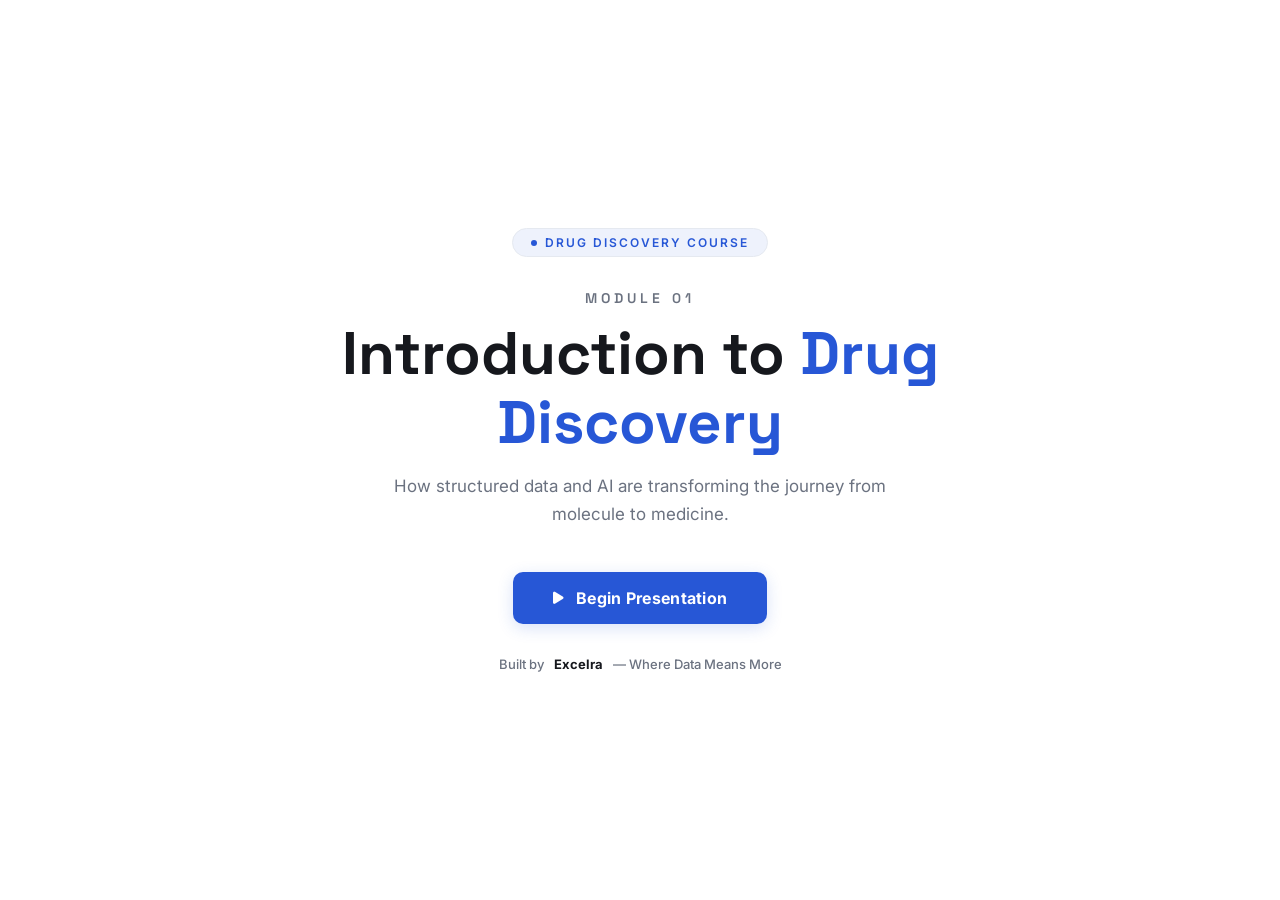
==== Module 1.html @ 88e8c95c "Update Module 1.html" ====
<!DOCTYPE html>
<html lang="en">
<head>
<meta charset="UTF-8">
<meta name="viewport" content="width=device-width, initial-scale=1.0">
<meta http-equiv="Cache-Control" content="no-cache, no-store, must-revalidate">
<meta http-equiv="Pragma" content="no-cache">
<meta http-equiv="Expires" content="0">
<script src="devtools-guard.js"></script>
<title>Module 1: Introduction to Drug Discovery | Excelra</title>
<link href="https://fonts.googleapis.com/css2?family=Inter:wght@300;400;500;600;700;800&family=Space+Grotesk:wght@500;600;700;800&display=swap" rel="stylesheet">
<link rel="stylesheet" href="https://cdnjs.cloudflare.com/ajax/libs/font-awesome/6.5.0/css/all.min.css">
<style>
  :root {
    --bg: #ffffff;
    --surface: #f6f8fb;
    --accent: #2757d6;
    --accent-soft: rgba(39,87,214,0.08);
    --accent-glow: rgba(39,87,214,0.18);
    --highlight: #c2410c;
    --ink: #16181d;
    --ink-soft: #3a4150;
    --muted: #6b7280;
    --border: #e5e9f0;
  }
  *, *::before, *::after { margin:0; padding:0; box-sizing:border-box; }
  html, body { width:100%; height:100%; overflow:hidden; background:var(--bg); color:var(--ink); font-family:'Inter',sans-serif; }

  /* Quiet backdrop — a faint fixed grid instead of the old dark particle
     animation, which read as generic "AI slide deck" rather than course material. */
  #bgCanvas { position:fixed; inset:0; z-index:0;
    background-image: linear-gradient(var(--border) 1px, transparent 1px), linear-gradient(90deg, var(--border) 1px, transparent 1px);
    background-size: 56px 56px; opacity:0.5;
  }
  .vignette { display:none; }

  #startScreen {
    position:fixed; inset:0; z-index:100; display:flex; flex-direction:column;
    align-items:center; justify-content:center; background:var(--bg);
    transition: opacity 0.8s ease, transform 0.8s ease;
    /* Was clipping/overlapping content on shorter or mid-size laptop
       viewports — the badge/title/subtitle/button could take up more
       vertical space than the viewport had, and the "Built by Excelra"
       brand line (previously absolutely positioned at a fixed distance
       from the bottom) would land right on top of the button instead of
       the layout adapting. Letting this screen scroll internally, and
       giving it its own top/bottom breathing room, means a cramped
       viewport scrolls instead of stacking elements on top of each other. */
    overflow-y:auto; padding:32px 20px;
  }
  #startScreen.hidden { opacity:0; transform:scale(1.05); pointer-events:none; }
  .start-badge {
    display:inline-flex; align-items:center; gap:8px; padding:6px 18px;
    border:1px solid var(--border); border-radius:100px; font-size:12px;
    font-weight:600; letter-spacing:2px; text-transform:uppercase; color:var(--accent);
    margin-bottom:32px; background:var(--accent-soft);
  }
  .start-badge .dot { width:6px; height:6px; border-radius:50%; background:var(--accent); animation:pulse-dot 2s infinite; }
  @keyframes pulse-dot { 0%,100%{opacity:1;transform:scale(1)} 50%{opacity:0.4;transform:scale(0.7)} }
  .start-module { font-family:'Space Grotesk',sans-serif; font-size:14px; font-weight:600; color:var(--muted); letter-spacing:4px; text-transform:uppercase; margin-bottom:12px; }
  .start-title { font-family:'Space Grotesk',sans-serif; font-size:clamp(32px,5.5vw,60px); font-weight:700; line-height:1.15; text-align:center; max-width:800px; margin-bottom:16px; color:var(--ink); }
  .start-title .accent { color:var(--accent); }
  .start-sub { font-size:17px; color:var(--muted); max-width:520px; text-align:center; line-height:1.6; margin-bottom:44px; font-weight:400; }
  .start-btn {
    position:relative; display:inline-flex; align-items:center; gap:12px;
    padding:16px 40px; border:none; border-radius:10px; cursor:pointer;
    background: var(--accent); color:#fff;
    font-family:'Inter',sans-serif; font-size:16px; font-weight:700; letter-spacing:0.3px;
    transition: all 0.2s ease; box-shadow: 0 4px 16px var(--accent-glow);
  }
  .start-btn:hover { transform:translateY(-1px); box-shadow: 0 8px 22px var(--accent-glow); }
  .start-btn:active { transform:scale(0.98); }
  .start-btn i { font-size:14px; }
  .start-brand {
    /* No longer absolutely positioned at a fixed distance from the
       bottom of the screen (that's what let it land on top of the
       "Begin Presentation" button whenever the centered content above
       it grew taller than the available height). It now simply flows
       in normal document order after the button, with its own margin —
       so it always sits below the button with clear space, on any
       screen size, and the pair scroll together if needed instead of
       overlapping. */
    position:static; margin-top:32px;
    display:flex; align-items:center; justify-content:center; flex-wrap:wrap;
    gap:10px; color:var(--muted); font-size:13px; font-weight:500; text-align:center;
  }

  #presentation {
    position:fixed; inset:0; z-index:10; display:flex; align-items:center;
    padding:0 8vw; opacity:0; transition:opacity 0.5s ease; pointer-events:none;
    background:var(--bg);
  }
  #presentation.active { opacity:1; pointer-events:auto; }
  .slide-num {
    position:absolute; left:5vw; top:50%; transform:translateY(-50%);
    font-family:'Space Grotesk',sans-serif; font-size:clamp(90px,16vw,220px);
    font-weight:800; color:var(--surface); line-height:1; pointer-events:none;
    transition: opacity 0.5s ease, transform 0.5s ease; user-select:none;
  }
  .slide-num.fade-out { opacity:0; transform:translateY(-50%) scale(0.9); }
  .slide-content { position:relative; z-index:1; margin-left:clamp(80px,13vw,190px); max-width:720px; width:100%; }
  .slide-label {
    display:inline-flex; align-items:center; gap:8px; font-size:11px; font-weight:700;
    letter-spacing:3px; text-transform:uppercase; color:var(--accent); margin-bottom:20px;
    opacity:0; transform:translateY(15px); transition: all 0.6s cubic-bezier(0.4,0,0.2,1);
  }
  .slide-label.visible { opacity:1; transform:translateY(0); }
  .slide-label .line { width:24px; height:2px; background:var(--accent); border-radius:2px; }
  .slide-title {
    font-family:'Space Grotesk',sans-serif; font-size:clamp(26px,3.4vw,42px);
    font-weight:700; line-height:1.2; margin-bottom:30px; color:var(--ink);
    opacity:0; transform:translateY(20px); transition: all 0.7s cubic-bezier(0.4,0,0.2,1) 0.1s;
  }
  .slide-title.visible { opacity:1; transform:translateY(0); }
  .slide-title .hl { color:var(--highlight); }

  .bullet {
    display:flex; gap:14px; margin-bottom:16px; opacity:0; transform:translateX(-16px);
    transition: all 0.6s cubic-bezier(0.4,0,0.2,1);
    padding:14px 16px; border-radius:10px; border:1px solid var(--border); background:var(--surface);
  }
  .bullet.visible { opacity:1; transform:translateX(0); }
  .bullet-icon {
    flex-shrink:0; width:28px; height:28px; border-radius:8px; background:var(--accent-soft);
    color:var(--accent); display:flex; align-items:center; justify-content:center; font-size:13px;
    margin-top:1px;
  }
  .bullet-text { font-size:clamp(14px,1.4vw,16px); line-height:1.65; color:var(--ink-soft); font-weight:400; }
  .bullet-text .key { color:var(--highlight); font-weight:600; }
  .bullet-text .em { color:var(--accent); font-weight:600; }

  .title-slide .slide-content { margin-left:0; text-align:center; display:flex; flex-direction:column; align-items:center; }
  .title-slide .slide-title { font-size:clamp(30px,4.4vw,52px); margin-bottom:12px; }
  .title-slide .slide-subtitle { font-size:clamp(15px,1.8vw,20px); color:var(--muted); font-weight:400; margin-bottom:8px; opacity:0; transform:translateY(15px); transition:all 0.6s ease 0.3s; }
  .title-slide .slide-subtitle.visible { opacity:1; transform:translateY(0); }
  .title-slide .slide-brand { font-size:13px; color:var(--accent); font-weight:600; letter-spacing:2px; text-transform:uppercase; opacity:0; transition:all 0.6s ease 0.5s; }
  .title-slide .slide-brand.visible { opacity:1; }

  .summary-grid { display:grid; grid-template-columns:1fr 1fr; gap:12px; margin-top:4px; }
  .summary-card {
    padding:16px 18px; border-radius:10px; border:1px solid var(--border);
    background:var(--surface); opacity:0; transform:translateY(15px) scale(0.97);
    transition: all 0.6s cubic-bezier(0.4,0,0.2,1);
  }
  .summary-card.visible { opacity:1; transform:translateY(0) scale(1); }
  .summary-card .sc-icon { font-size:17px; color:var(--accent); margin-bottom:8px; }
  .summary-card .sc-text { font-size:13px; line-height:1.6; color:var(--ink-soft); }
  .summary-card .sc-text .key { color:var(--highlight); font-weight:600; }

  .closing-slide .slide-content { margin-left:0; text-align:center; display:flex; flex-direction:column; align-items:center; }

  /* ── Diagram slide type: real pipeline / flow visual instead of bullets ── */
  .slide-content.has-diagram { max-width:980px; }
  .diagram-flow {
    display:flex; align-items:flex-start; justify-content:space-between; flex-wrap:nowrap;
    gap:0; margin:8px 0 26px; overflow-x:auto; padding-bottom:6px;
  }
  .diagram-node {
    display:flex; flex-direction:column; align-items:center; text-align:center;
    flex:1 1 0; min-width:56px; max-width:120px;
    opacity:0; transform:translateY(12px); transition: all 0.5s cubic-bezier(0.4,0,0.2,1);
  }
  .diagram-node.visible { opacity:1; transform:translateY(0); }
  .diagram-node-icon {
    width:44px; height:44px; border-radius:11px; display:flex; align-items:center; justify-content:center;
    background:var(--surface); border:1.5px solid var(--border); color:var(--muted); font-size:15px;
    transition: all 0.3s ease; margin-bottom:8px; flex-shrink:0;
  }
  .diagram-node.current .diagram-node-icon { background:var(--accent); border-color:var(--accent); color:#fff; box-shadow:0 4px 14px var(--accent-glow); }
  .diagram-node.done .diagram-node-icon { background:var(--accent-soft); border-color:var(--accent); color:var(--accent); }
  .diagram-node-label { font-size:10px; font-weight:700; color:var(--ink-soft); line-height:1.3; }
  .diagram-node.current .diagram-node-label { color:var(--accent); }
  .diagram-arrow { color:var(--border); font-size:13px; margin:14px 1px 0; flex:0 0 auto; }
  .diagram-arrow.done { color:var(--accent); }
  .diagram-detail {
    padding:16px 20px; border-radius:10px; background:var(--surface); border:1px solid var(--border);
    border-left:3px solid var(--accent);
  }
  .diagram-detail-label { font-size:11px; font-weight:700; letter-spacing:1.5px; text-transform:uppercase; color:var(--accent); margin-bottom:6px; }
  .diagram-detail-text { font-size:clamp(14px,1.4vw,16px); line-height:1.65; color:var(--ink-soft); }
  .diagram-detail-text .key { color:var(--highlight); font-weight:600; }
  .diagram-detail-text .em { color:var(--accent); font-weight:600; }

  .top-bar {
    position:fixed; top:0; left:0; right:0; z-index:20; display:flex;
    align-items:center; justify-content:space-between; padding:20px 32px;
    background:linear-gradient(180deg, rgba(255,255,255,0.96) 0%, rgba(255,255,255,0.75) 70%, transparent 100%);
    opacity:0; transition:opacity 0.5s ease;
  }
  .top-bar.visible { opacity:1; }
  .top-bar-left { display:flex; align-items:center; gap:10px; }
  .top-bar-logo { font-family:'Space Grotesk',sans-serif; font-size:16px; font-weight:700; color:var(--ink); letter-spacing:0.5px; }
  .top-bar-logo span { color:var(--accent); }
  .top-bar-right { display:flex; align-items:center; gap:16px; }
  .module-chip {
    padding:5px 14px; border-radius:100px; border:1px solid var(--accent); background:var(--accent-soft);
    font-size:11px; font-weight:700; letter-spacing:2px; text-transform:uppercase; color:var(--accent);
  }
  .bottom-bar {
    position:fixed; bottom:0; left:0; right:0; z-index:20; padding:0 32px 24px;
    background:linear-gradient(0deg, rgba(255,255,255,0.98) 0%, rgba(255,255,255,0.85) 65%, transparent 100%);
    opacity:0; transition:opacity 0.5s ease;
  }
  .bottom-bar.visible { opacity:1; }
  .progress-track {
    width:100%; height:5px; background:var(--border); border-radius:3px;
    margin-bottom:18px; overflow:visible; cursor:pointer; position:relative;
  }
  .progress-fill {
    height:100%; width:0%; border-radius:3px; background:var(--accent);
    transition:width 0.4s ease; position:relative;
  }
  .progress-fill.scrubbing { transition:none; }
  .progress-fill::after {
    content:''; position:absolute; right:-6px; top:50%; transform:translateY(-50%);
    width:14px; height:14px; border-radius:50%; background:var(--accent); border:2.5px solid #fff;
    box-shadow:0 1px 4px rgba(0,0,0,0.25);
  }
  .controls-row { display:flex; align-items:center; justify-content:space-between; }
  .controls-left { display:flex; align-items:center; gap:8px; }
  .controls-right { display:flex; align-items:center; gap:12px; }
  .ctrl-btn {
    width:40px; height:40px; border:none; border-radius:10px; cursor:pointer;
    background:var(--surface); color:var(--ink-soft); font-size:14px;
    display:flex; align-items:center; justify-content:center;
    transition:all 0.2s ease; border:1px solid var(--border);
  }
  .ctrl-btn:hover { background:var(--accent-soft); border-color:var(--accent); color:var(--accent); }
  .ctrl-btn.active { color:var(--accent); background:var(--accent-soft); border-color:var(--accent); }
  .ctrl-btn.play-btn { width:48px; height:48px; border-radius:14px; font-size:16px; background:var(--accent); color:#fff; border-color:var(--accent); }
  .ctrl-btn.play-btn:hover { background:#1e46b8; color:#fff; }
  .audio-wave { display:flex; align-items:center; gap:3px; height:20px; margin-left:8px; }
  .audio-wave .bar { width:3px; border-radius:3px; background:var(--accent); animation:wave 0.8s ease-in-out infinite; }
  .audio-wave .bar:nth-child(1) { height:8px; animation-delay:0s; }
  .audio-wave .bar:nth-child(2) { height:14px; animation-delay:0.15s; }
  .audio-wave .bar:nth-child(3) { height:10px; animation-delay:0.3s; }
  .audio-wave .bar:nth-child(4) { height:16px; animation-delay:0.1s; }
  .audio-wave .bar:nth-child(5) { height:6px; animation-delay:0.25s; }
  .audio-wave.paused .bar { animation-play-state:paused; height:4px !important; }
  @keyframes wave { 0%,100%{transform:scaleY(0.4)} 50%{transform:scaleY(1)} }
  .slide-counter { font-size:12px; font-weight:600; color:var(--muted); letter-spacing:1px; font-variant-numeric:tabular-nums; }
  .slide-counter .current { color:var(--accent); font-size:14px; }
  .transition-overlay {
    position:fixed; inset:0; z-index:15; background:var(--bg);
    opacity:0; pointer-events:none; transition:opacity 0.3s ease;
  }
  .transition-overlay.active { opacity:1; }

  #introVideo, #outroVideo {
    position:fixed; inset:0; z-index:10; width:100%; height:100%;
    object-fit:contain; background:#000; display:none;
  }

  @media (max-width:768px) {
    .slide-num { font-size:80px; left:2vw; }
    .slide-content { margin-left:clamp(50px,11vw,120px); }
    .summary-grid { grid-template-columns:1fr; }
    .top-bar, .bottom-bar { padding-left:16px; padding-right:16px; }
    .bottom-bar { padding-bottom:16px; }
    .start-brand { margin-top:20px; }
    .diagram-node { width:78px; }
    .diagram-node-icon { width:42px; height:42px; font-size:15px; }
  }
  @media (max-width:480px) {
    .slide-num { display:none; }
    .slide-content { margin-left:0; }
  }
  /* Mid-size and smaller laptop screens are usually limited on *height*
     (a browser window on a 1366x768 or similar display often has well
     under 700px of usable viewport height once browser chrome is
     accounted for) rather than width — this is the actual dimension
     that was causing the start screen's content to grow taller than
     the viewport and overlap the "Built by Excelra" brand line. */
  @media (max-height:700px) {
    .start-badge { margin-bottom:16px; }
    .start-module { margin-bottom:8px; }
    .start-title { margin-bottom:10px; font-size:clamp(24px,5vw,40px); }
    .start-sub { margin-bottom:22px; }
    .start-brand { margin-top:16px; font-size:12px; }
  }
  @media (prefers-reduced-motion:reduce) {
    *, *::before, *::after { animation-duration:0.01ms !important; transition-duration:0.01ms !important; }
  }
</style>
</head>
<body>

<div id="bgCanvas" aria-hidden="true"></div>
<div class="vignette" aria-hidden="true"></div>

<div id="startScreen" role="dialog" aria-label="Start presentation">
  <div class="start-badge"><div class="dot"></div> Drug Discovery Course</div>
  <div class="start-module">Module 01</div>
  <h1 class="start-title">Introduction to <span class="accent">Drug Discovery</span></h1>
  <p class="start-sub">How structured data and AI are transforming the journey from molecule to medicine.</p>
  <button class="start-btn" id="startBtn" aria-label="Begin presentation"><i class="fas fa-play"></i> Begin Presentation</button>
  <div class="start-brand">
    <span>Built by</span>
    <span style="color:var(--ink);font-weight:700;">Excelra</span>
    <span style="color:var(--muted);">— Where Data Means More</span>
  </div>
</div>

<div class="transition-overlay" id="transOverlay" aria-hidden="true"></div>

<video id="introVideo" src="Introduction.mp4" playsinline></video>
<video id="outroVideo" src="Outro.mp4" playsinline></video>

<header class="top-bar" id="topBar">
  <div class="top-bar-left">
    <div class="top-bar-logo">Excel<span>ra</span></div>
  </div>
  <div class="top-bar-right">
    <div class="module-chip">Module 01</div>
  </div>
</header>

<main id="presentation" aria-live="polite">
  <div class="slide-num" id="slideNum" aria-hidden="true">01</div>
  <div class="slide-content" id="slideContent"></div>
</main>

<footer class="bottom-bar" id="bottomBar">
  <div class="progress-track" id="progressTrack" role="progressbar" aria-valuemin="0" aria-valuemax="100">
    <div class="progress-fill" id="progressFill"></div>
  </div>
  <div class="controls-row">
    <div class="controls-left">
      <button class="ctrl-btn" id="btnRestart" title="Restart" aria-label="Restart"><i class="fas fa-rotate-left"></i></button>
      <button class="ctrl-btn" id="btnPrev" title="Previous section" aria-label="Previous section"><i class="fas fa-backward-step"></i></button>
      <button class="ctrl-btn play-btn" id="btnPlay" title="Play / Pause" aria-label="Play or Pause"><i class="fas fa-pause"></i></button>
      <button class="ctrl-btn" id="btnNext" title="Next section" aria-label="Next section"><i class="fas fa-forward-step"></i></button>
      <div class="audio-wave" id="audioWave">
        <div class="bar"></div><div class="bar"></div><div class="bar"></div><div class="bar"></div><div class="bar"></div>
      </div>
    </div>
    <div class="controls-right">
      <button class="ctrl-btn" id="btnMute" title="Mute / Unmute" aria-label="Mute or Unmute"><i class="fas fa-volume-high"></i></button>
      <button class="ctrl-btn" id="btnFullscreen" title="Full screen" aria-label="Toggle full screen"><i class="fas fa-expand"></i></button>
      <div class="slide-counter"><span class="current" id="counterCurrent">01</span> / <span id="counterTotal">01</span></div>
    </div>
  </div>
</footer>

<script src="voice-engine.js"></script>
<script>
const slides = [
  {
    "type": "title",
    "label": "Module 01",
    "title": "Introduction to <span class=\"hl\">Drug Discovery</span>",
    "subtitle": "How structured data accelerates modern medicine",
    "brand": "Excelra \u2014 Where Data Means More",
    "segments": [
      "Welcome to Module One, Introduction to Drug Discovery. Let's look at how modern medicine gets made, and the data behind it."
    ]
  },
  {
    "type": "content",
    "label": "The Shift",
    "title": "What Modern Discovery <span class=\"hl\">Relies On</span>",
    "segments": [
      "Modern drug discovery increasingly relies on <span class=\"key\">large-scale, structured data</span>.",
      "It does not rely on manual paper records, it does not rely on marketing analytics, and it does not rely on word-of-mouth research sharing between labs.",
      "That distinction matters, because the quality of the data driving a decision directly affects how fast \u2014 and how safely \u2014 a new medicine can move forward."
    ]
  },
  {
    "type": "content",
    "label": "What's Included",
    "title": "The Three Pillars of <span class=\"hl\">Discovery Data</span>",
    "segments": [
      "These data resources typically include structured records on <span class=\"em\">chemical compounds</span> \u2014 their properties, their synthesis routes, their behavior.",
      "They include data on <span class=\"em\">biological targets</span> \u2014 the proteins and pathways a drug is designed to act on.",
      "And they include <span class=\"em\">clinical trial data with real outcomes</span> \u2014 not projections, actual results from actual patients."
    ]
  },
  {
    "type": "content",
    "label": "What's Not Included",
    "title": "What This Data <span class=\"hl\">Is Not</span>",
    "segments": [
      "To be clear, this is scientific and clinical data \u2014 not personal or administrative records.",
      "Something like a patient's <span class=\"key\">home address</span> is never part of this picture. That kind of detail plays no role in understanding a compound or a target.",
      "Keeping this distinction clear is part of what makes the data trustworthy and usable at scale."
    ]
  },
  {
    "type": "content",
    "label": "Five Terms",
    "title": "Vocabulary You'll <span class=\"hl\">See Again</span>",
    "segments": [
      "A <span class=\"key\">TARGET</span> is the biological molecule responsible for a disease mechanism \u2014 usually a protein.",
      "<span class=\"key\">DISCOVERY</span> is the first stage of the pharmaceutical lifecycle, where that target and its matching molecule are found.",
      "A <span class=\"key\">PIPELINE</span> is the sequential set of stages a drug candidate passes through, and a <span class=\"key\">MOLECULE</span> is the chemical compound being tested as a potential drug.",
      "And <span class=\"key\">RESEARCH</span> is the scientific investigation behind every new medicine \u2014 the work that ties all four of these together."
    ]
  },
  {
    "type": "content",
    "label": "This Course",
    "title": "What You Will <span class=\"hl\">Learn</span>",
    "segments": [
      "Across the next ten modules, you will walk through the <span class=\"key\">entire drug discovery process</span> \u2014 from target identification all the way to a filed IND.",
      "You will also see exactly how <span class=\"em\">data engineering and AI</span> accelerate every one of those stages, using real tools like AlphaFold and generative molecule design.",
      "The core idea to hold onto: structured, integrated data helps researchers make <span class=\"key\">faster, better-informed decisions</span> \u2014 it does not replace the lab, it removes the guesswork around it."
    ]
  },
  {
    "type": "summary",
    "label": "Recap",
    "title": "Key <span class=\"hl\">Takeaways</span>",
    "cards": [
      {
        "icon": "fa-database",
        "text": "Discovery runs on <span class=\"key\">structured data</span> \u2014 compounds, targets, and clinical trial outcomes."
      },
      {
        "icon": "fa-user-shield",
        "text": "Personal details like a <span class=\"key\">home address</span> are never part of this data."
      },
      {
        "icon": "fa-spell-check",
        "text": "Five core terms: <span class=\"key\">Target, Discovery, Pipeline, Molecule, Research</span>."
      },
      {
        "icon": "fa-bolt",
        "text": "This course covers the <span class=\"key\">full pipeline</span>, plus the growing role of data engineering and AI."
      }
    ],
    "segments": [
      "Let's recap. Modern drug discovery relies on large-scale, structured data \u2014 compounds, targets, and clinical outcomes \u2014 never personal details like a home address.",
      "Remember the five terms: target, discovery, pipeline, molecule, and research.",
      "And this course covers the entire process end to end, including the growing role of data engineering and AI, with the goal of faster, better-informed decisions at every stage."
    ]
  },
  {
    "type": "closing",
    "label": "Next Up",
    "title": "Ready for the <span class=\"hl\">Quiz</span>?",
    "subtitle": "Module 2: Business Overview",
    "brand": "You're ready for the quiz and the Term Scramble game. Good luck!",
    "segments": [
      "That completes Module One.",
      "Next, in Module Two, we look at drug discovery from a business perspective \u2014 the stages, the odds, and the timeline.",
      "You are now ready for the quiz and the Term Scramble game. Good luck."
    ]
  }
];

// Voice selection (including the Mac/Windows consistency and
// mid-presentation-stability fixes) is fully owned by voice-engine.js
// now — this page just needs `synth` for cancel/pause/resume calls.
const synth = window.presentationVoice.synth;

// ── Section model: [0]=intro clip, [1..N]=slides, [N+1]=outro clip ──
const totalSections = slides.length + 2;
let currentSection = 0;
let currentSlide = 0;

// ── Forward-seek guard ───────────────────────────────────────────
// Learners can always scrub BACKWARD to replay anything already seen,
// but dragging/clicking the progress bar past the furthest section
// they've actually reached snaps back — same rule as the plain-video
// lessons elsewhere in the course. Progress is remembered per module
// (scoped by page title, which is unique per module) so it isn't lost
// on revisiting later.
const seekGuardKey = 'presentationMaxSection_' + document.title;
let maxSectionReached = parseInt(localStorage.getItem(seekGuardKey), 10) || 0;
function recordSectionReached(index) {
  if (index > maxSectionReached) {
    maxSectionReached = index;
    try { localStorage.setItem(seekGuardKey, String(maxSectionReached)); } catch (e) {}
  }
}
function showSeekBlockedHint() {
  const old = document.getElementById('seekBlockedHint');
  if (old) old.remove();
  const hint = document.createElement('div');
  hint.id = 'seekBlockedHint';
  hint.textContent = "Keep watching to unlock further along.";
  hint.style.cssText = 'position:fixed;left:50%;bottom:92px;transform:translateX(-50%);' +
    'background:rgba(20,24,34,0.92);color:#fff;font-family:Inter,sans-serif;font-size:13px;' +
    'font-weight:600;padding:10px 18px;border-radius:8px;z-index:50;pointer-events:none;' +
    'box-shadow:0 6px 20px rgba(0,0,0,0.25);opacity:0;transition:opacity 0.2s ease;';
  document.body.appendChild(hint);
  requestAnimationFrame(() => { hint.style.opacity = '1'; });
  setTimeout(() => { hint.style.opacity = '0'; setTimeout(() => hint.remove(), 250); }, 1600);
}
let isPlaying = false;
let isMuted = false;
let currentUtterance = null;
let segmentTimeout = null;
let isTransitioning = false;
let genToken = 0; // bumped on every stop/jump so a stale slide's speech callback can never affect whatever plays next

const slideNum = document.getElementById('slideNum');
const slideContent = document.getElementById('slideContent');
const progressFill = document.getElementById('progressFill');
const counterCurrent = document.getElementById('counterCurrent');
const counterTotal = document.getElementById('counterTotal');
const audioWave = document.getElementById('audioWave');
const transOverlay = document.getElementById('transOverlay');
const btnPlay = document.getElementById('btnPlay');
const btnMute = document.getElementById('btnMute');
const btnPrev = document.getElementById('btnPrev');
const btnNext = document.getElementById('btnNext');
const btnRestart = document.getElementById('btnRestart');
const introVideoEl = document.getElementById('introVideo');
const outroVideoEl = document.getElementById('outroVideo');

counterTotal.textContent = String(totalSections).padStart(2, '0');

function stripHTML(html) {
  const tmp = document.createElement('div');
  tmp.innerHTML = html;
  return tmp.textContent || tmp.innerText || '';
}
function estimateDuration(text) {
  const words = text.split(/\s+/).length;
  return (words / 2.6) * 1000;
}

function renderSlide(index) {
  const s = slides[index];
  const num = String(index + 1).padStart(2, '0');
  slideNum.textContent = num;
  let html = '';
  if (s.type === 'title' || s.type === 'closing') {
    html = `<div class="slide-label"><span class="line"></span>${s.label}<span class="line"></span></div>`;
    html += `<h2 class="slide-title">${s.title}</h2>`;
    if (s.subtitle) html += `<div class="slide-subtitle">${s.subtitle}</div>`;
    if (s.brand) html += `<div class="slide-brand">${s.brand}</div>`;
    slideContent.className = 'slide-content ' + (s.type === 'title' ? 'title-slide' : 'closing-slide');
  } else if (s.type === 'summary') {
    html = `<div class="slide-label"><span class="line"></span>${s.label}</div>`;
    html += `<h2 class="slide-title">${s.title}</h2>`;
    html += `<div class="summary-grid">`;
    s.cards.forEach((c, i) => {
      html += `<div class="summary-card" data-idx="${i}"><div class="sc-icon"><i class="fas ${c.icon}"></i></div><div class="sc-text">${c.text}</div></div>`;
    });
    html += `</div>`;
    slideContent.className = 'slide-content';
  } else if (s.type === 'diagram') {
    html = `<div class="slide-label"><span class="line"></span>${s.label}</div>`;
    html += `<h2 class="slide-title">${s.title}</h2>`;
    html += `<div class="diagram-flow">`;
    s.stages.forEach((st, i) => {
      const stateClass = i < s.currentIndex ? 'done' : (i === s.currentIndex ? 'current' : '');
      html += `<div class="diagram-node ${stateClass}" data-idx="${i}"><div class="diagram-node-icon"><i class="fas ${st.icon}"></i></div><div class="diagram-node-label">${st.label}</div></div>`;
      if (i < s.stages.length - 1) html += `<div class="diagram-arrow ${i < s.currentIndex ? 'done' : ''}"><i class="fas fa-arrow-right"></i></div>`;
    });
    html += `</div>`;
    html += `<div class="diagram-detail"><div class="diagram-detail-label">${s.stages[s.currentIndex].label}</div><div class="diagram-detail-text">${s.detail}</div></div>`;
    slideContent.className = 'slide-content has-diagram';
  } else {
    html = `<div class="slide-label"><span class="line"></span>${s.label}</div>`;
    html += `<h2 class="slide-title">${s.title}</h2>`;
    s.segments.forEach((seg, i) => {
      html += `<div class="bullet" data-idx="${i}"><div class="bullet-icon"><i class="fas fa-chevron-right"></i></div><div class="bullet-text">${seg}</div></div>`;
    });
    slideContent.className = 'slide-content';
  }
  slideContent.innerHTML = html;
}
function animateSlideIn(index) {
  const s = slides[index];
  slideNum.classList.remove('fade-out');
  setTimeout(() => {
    const label = slideContent.querySelector('.slide-label');
    const title = slideContent.querySelector('.slide-title');
    if (label) label.classList.add('visible');
    if (title) title.classList.add('visible');
    if (s.type === 'diagram') {
      const nodes = slideContent.querySelectorAll('.diagram-node');
      nodes.forEach((n, i) => setTimeout(() => n.classList.add('visible'), i * 90));
    }
  }, 100);
  if (s.type === 'title' || s.type === 'closing') {
    setTimeout(() => {
      const sub = slideContent.querySelector('.slide-subtitle');
      const brand = slideContent.querySelector('.slide-brand');
      if (sub) sub.classList.add('visible');
      if (brand) brand.classList.add('visible');
    }, 400);
  }
}
function showSegment(index) {
  const s = slides[currentSlide];
  if (s.type === 'title' || s.type === 'closing' || s.type === 'diagram') return;
  if (s.type === 'summary') {
    const cards = slideContent.querySelectorAll('.summary-card');
    if (cards[index]) cards[index].classList.add('visible');
  } else {
    const bullets = slideContent.querySelectorAll('.bullet');
    if (bullets[index]) bullets[index].classList.add('visible');
  }
}
function speakSegment(text) {
  // Delegates to the shared voice engine (voice-engine.js), which picks
  // the voice, applies pronunciation fixes, and — critically for Mac
  // Chrome, where the preferred Google network voice can silently fail
  // to produce any audio — automatically detects that and falls back to
  // a working voice instead of leaving the narration mute.
  const plain = stripHTML(text);
  return window.presentationVoice.speak(plain, {
    muted: isMuted,
    fallbackDuration: estimateDuration(plain),
    onUtterance: u => { currentUtterance = u; }
  }).then(() => { currentUtterance = null; });
}
async function playCurrentSlide() {
  const myToken = ++genToken; // owns this run; any earlier run is now stale and will bail out
  if (!isPlaying) return;
  const s = slides[currentSlide];
  animateSlideIn(currentSlide);
  const introDelay = (s.type === 'title' || s.type === 'closing') ? 1200 : (s.type === 'diagram' ? 900 : 800);
  await delay(introDelay);
  if (!isPlaying || myToken !== genToken) return;
  const segs = s.segments || [];
  for (let i = 0; i < segs.length; i++) {
    if (!isPlaying || myToken !== genToken) return;
    showSegment(i);
    await speakSegment(segs[i]);
    if (!isPlaying || myToken !== genToken) return;
    await delay(350);
  }
  if (!isPlaying || myToken !== genToken) return;
  await delay(1200);
  if (!isPlaying || myToken !== genToken) return;
  goToSection(currentSection + 1);
}

function stopSpeech() {
  genToken++;
  clearTimeout(segmentTimeout);
  synth.cancel();
  currentUtterance = null;
}
function delay(ms) {
  return new Promise(r => { segmentTimeout = setTimeout(r, ms); });
}
function updatePlayBtn() {
  btnPlay.innerHTML = isPlaying ? '<i class="fas fa-pause"></i>' : '<i class="fas fa-play"></i>';
  if (isPlaying) { audioWave.classList.remove('paused'); btnPlay.classList.add('active'); }
  else { audioWave.classList.add('paused'); btnPlay.classList.remove('active'); }
}

// ── Unified section navigation: intro clip → every slide → outro clip ──
function updateProgressForSection(index, subProgress) {
  subProgress = subProgress || 0;
  const pct = (index + Math.min(1, Math.max(0, subProgress))) / totalSections;
  progressFill.style.width = (Math.min(1, pct) * 100) + '%';
  counterCurrent.textContent = String(index + 1).padStart(2, '0');
}

function hideAllSectionViews() {
  introVideoEl.pause();
  outroVideoEl.pause();
  introVideoEl.style.display = 'none';
  outroVideoEl.style.display = 'none';
  document.getElementById('presentation').classList.remove('active');
}

function enterIntroSection() {
  introVideoEl.style.display = 'block';
  introVideoEl.currentTime = 0;
  updateProgressForSection(0, 0);
  if (isPlaying) {
    const p = introVideoEl.play();
    if (p && p.catch) p.catch(() => {});
  }
}
function enterOutroSection() {
  outroVideoEl.style.display = 'block';
  outroVideoEl.currentTime = 0;
  updateProgressForSection(totalSections - 1, 0);
  if (isPlaying) {
    const p = outroVideoEl.play();
    if (p && p.catch) p.catch(() => {});
  }
}
function enterSlideSection() {
  document.getElementById('presentation').classList.add('active');
  renderSlide(currentSlide);
  updateProgressForSection(currentSlide + 1, 0);
  if (isPlaying) {
    playCurrentSlide();
  } else {
    animateSlideIn(currentSlide);
    const s = slides[currentSlide];
    if (s.type === 'summary') {
      slideContent.querySelectorAll('.summary-card').forEach((c, i) => {
        setTimeout(() => c.classList.add('visible'), 300 + i * 150);
      });
    } else if (s.type !== 'title' && s.type !== 'closing' && s.type !== 'diagram') {
      slideContent.querySelectorAll('.bullet').forEach((b, i) => {
        setTimeout(() => b.classList.add('visible'), 300 + i * 150);
      });
    }
  }
}

function goToSection(index, opts) {
  opts = opts || {};
  if (isTransitioning) return;
  index = Math.max(0, Math.min(totalSections - 1, index));
  isTransitioning = true;
  stopSpeech();
  const delayMs = opts.instant ? 0 : 350;
  if (!opts.instant) {
    slideNum.classList.add('fade-out');
    transOverlay.classList.add('active');
  }
  setTimeout(() => {
    currentSection = index;
    recordSectionReached(index);
    hideAllSectionViews();
    transOverlay.classList.remove('active');
    isTransitioning = false;
    if (index === 0) {
      enterIntroSection();
    } else if (index === totalSections - 1) {
      enterOutroSection();
    } else {
      currentSlide = index - 1;
      enterSlideSection();
    }
  }, delayMs);
}

function finishPresentation() {
  window.parent && window.parent.postMessage({ type: 'presentation-complete', module: 'module1' }, '*');
}

introVideoEl.addEventListener('ended', () => { if (currentSection === 0) goToSection(1); });
outroVideoEl.addEventListener('ended', () => { if (currentSection === totalSections - 1) finishPresentation(); });
introVideoEl.addEventListener('timeupdate', () => {
  if (currentSection === 0 && introVideoEl.duration) updateProgressForSection(0, introVideoEl.currentTime / introVideoEl.duration);
});
outroVideoEl.addEventListener('timeupdate', () => {
  if (currentSection === totalSections - 1 && outroVideoEl.duration) updateProgressForSection(totalSections - 1, outroVideoEl.currentTime / outroVideoEl.duration);
});
// Deliberately NOT listening to introVideoEl/outroVideoEl's native 'play'/'pause'
// events to drive isPlaying: a video firing 'pause' as part of naturally
// reaching its end was being misread as a manual pause, which stopped the
// presentation from auto-continuing into the next section. isPlaying is
// now only ever set by our own explicit code below (togglePlay, start,
// restart), never by incidental native media events.

function togglePlay() {
  if (currentSection === 0 || currentSection === totalSections - 1) {
    const vid = currentSection === 0 ? introVideoEl : outroVideoEl;
    if (vid.paused) {
      const p = vid.play();
      if (p && p.catch) p.catch(() => {});
      isPlaying = true;
    } else {
      vid.pause();
      isPlaying = false;
    }
    updatePlayBtn();
  } else {
    if (isPlaying) { isPlaying = false; stopSpeech(); updatePlayBtn(); }
    else { isPlaying = true; updatePlayBtn(); playCurrentSlide(); }
  }
}
function toggleMute() {
  isMuted = !isMuted;
  btnMute.innerHTML = isMuted ? '<i class="fas fa-volume-xmark"></i>' : '<i class="fas fa-volume-high"></i>';
  btnMute.classList.toggle('active', isMuted);
  if (isMuted) synth.cancel();
}
const btnFullscreen = document.getElementById('btnFullscreen');
function updateFullscreenBtn() {
  const isFs = !!document.fullscreenElement;
  btnFullscreen.innerHTML = isFs ? '<i class="fas fa-compress"></i>' : '<i class="fas fa-expand"></i>';
  btnFullscreen.classList.toggle('active', isFs);
}
function toggleFullscreen() {
  if (!document.fullscreenElement) {
    const target = document.documentElement;
    (target.requestFullscreen ? target.requestFullscreen() : Promise.reject())
      .catch(() => { /* fullscreen not available in this embedding context */ });
  } else {
    document.exitFullscreen && document.exitFullscreen();
  }
}
document.addEventListener('fullscreenchange', updateFullscreenBtn);
btnFullscreen.addEventListener('click', toggleFullscreen);

document.getElementById('startBtn').addEventListener('click', () => {
  document.getElementById('startScreen').classList.add('hidden');
  setTimeout(() => {
    document.getElementById('startScreen').style.display = 'none';
    document.getElementById('topBar').classList.add('visible');
    document.getElementById('bottomBar').classList.add('visible');
    isPlaying = true;
    updatePlayBtn();
    goToSection(0);
  }, 800);
});
btnPlay.addEventListener('click', togglePlay);
// Clicking anywhere on the slide/video stage itself (not the control
// bar or a link/button inside a slide) toggles play/pause too, so it
// behaves like a normal video player — including while full-screen.
document.getElementById('presentation').addEventListener('click', function(e) {
  if (e.target.closest('a, button')) return;
  togglePlay();
});
btnMute.addEventListener('click', toggleMute);
btnPrev.addEventListener('click', () => goToSection(currentSection - 1));
btnNext.addEventListener('click', () => {
  // Same forward-seek guard as the progress slider and the keyboard
  // ArrowRight handler: the dedicated "Next" button must never be able
  // to jump past the furthest section actually reached either — that
  // was the actual gap letting learners bypass "no skipping ahead."
  const nextIndex = currentSection + 1;
  if (nextIndex > maxSectionReached) {
    showSeekBlockedHint();
  } else {
    goToSection(nextIndex);
  }
});
btnRestart.addEventListener('click', () => { isPlaying = false; updatePlayBtn(); goToSection(0); });
document.addEventListener('keydown', e => {
  if (document.getElementById('startScreen').style.display !== 'none' && !document.getElementById('startScreen').classList.contains('hidden')) return;
  if (e.code === 'Space') { e.preventDefault(); togglePlay(); }
  if (e.code === 'ArrowRight') {
    e.preventDefault();
    // Same forward-seek guard as the progress slider: the keyboard arrow
    // must never be able to jump past the furthest section actually
    // reached (that was the exact bug — the slider blocked skipping
    // ahead, but ArrowRight called goToSection() directly with no clamp
    // at all, bypassing the guard entirely).
    const nextIndex = currentSection + 1;
    if (nextIndex > maxSectionReached) {
      showSeekBlockedHint();
    } else {
      goToSection(nextIndex);
    }
  }
  if (e.code === 'ArrowLeft') { e.preventDefault(); goToSection(currentSection - 1); }
  if (e.code === 'KeyM') { e.preventDefault(); toggleMute(); }
  if (e.code === 'KeyF') { e.preventDefault(); toggleFullscreen(); }
  if (e.code === 'KeyR') { e.preventDefault(); isPlaying = false; updatePlayBtn(); goToSection(0); }
});

const progressTrackEl = document.getElementById('progressTrack');
let isScrubbing = false;
function pctFromPointer(clientX) {
  const rect = progressTrackEl.getBoundingClientRect();
  let pct = (clientX - rect.left) / rect.width;
  return Math.min(1, Math.max(0, pct));
}
function previewAt(pct) {
  const rawTarget = Math.round(pct * (totalSections - 1));
  const target = Math.min(rawTarget, maxSectionReached);
  const clampedPct = (totalSections - 1) > 0 ? target / (totalSections - 1) : 0;
  progressFill.style.width = (clampedPct * 100) + '%';
  counterCurrent.textContent = String(target + 1).padStart(2, '0');
  if (rawTarget > maxSectionReached) showSeekBlockedHint();
}
function commitScrub(clientX) {
  const pct = pctFromPointer(clientX);
  const rawTarget = Math.round(pct * (totalSections - 1));
  const target = Math.min(rawTarget, maxSectionReached);
  if (rawTarget > maxSectionReached) showSeekBlockedHint();
  goToSection(target, { instant: true });
}
progressTrackEl.addEventListener('mousedown', e => { isScrubbing = true; progressFill.classList.add('scrubbing'); previewAt(pctFromPointer(e.clientX)); });
window.addEventListener('mousemove', e => { if (isScrubbing) previewAt(pctFromPointer(e.clientX)); });
window.addEventListener('mouseup', e => { if (!isScrubbing) return; isScrubbing = false; progressFill.classList.remove('scrubbing'); commitScrub(e.clientX); });
progressTrackEl.addEventListener('click', e => { if (isScrubbing) return; commitScrub(e.clientX); });
progressTrackEl.addEventListener('touchstart', e => { isScrubbing = true; progressFill.classList.add('scrubbing'); previewAt(pctFromPointer(e.touches[0].clientX)); }, { passive: true });
progressTrackEl.addEventListener('touchmove', e => { if (isScrubbing) previewAt(pctFromPointer(e.touches[0].clientX)); }, { passive: true });
progressTrackEl.addEventListener('touchend', e => { if (!isScrubbing) return; isScrubbing = false; progressFill.classList.remove('scrubbing'); commitScrub(e.changedTouches[0].clientX); });

// Unconditionally pauses whatever is actually playing — the intro/
// outro video OR the narration speech, whichever section is active —
// and never resumes it automatically. This one function is the single
// source of truth for every "playback should stop now" trigger below:
// switching to a different browser tab, switching to a different
// module/dashboard/quiz/game inside the course, or closing the tab
// entirely. Learners must always press play again themselves; nothing
// should ever start talking on its own after being backgrounded.
function pauseForBackground() {
  if (isPlaying) {
    if (currentSection === 0 || currentSection === totalSections - 1) {
      const vid = currentSection === 0 ? introVideoEl : outroVideoEl;
      try { vid.pause(); } catch (e) {}
    } else {
      stopSpeech();
    }
    isPlaying = false;
    updatePlayBtn();
  }
  // Belt-and-suspenders: cancel rather than merely pause the speech
  // queue, so nothing stays alive to unexpectedly resume later.
  try { synth.cancel(); } catch (e) {}
}

document.addEventListener('visibilitychange', () => {
  if (document.hidden) pauseForBackground();
});
// 'pagehide' fires more reliably than 'beforeunload' when a tab is
// actually closed (including for back/forward-cache navigations), so
// both are covered rather than relying on just one.
window.addEventListener('pagehide', pauseForBackground);
window.addEventListener('beforeunload', () => { synth.cancel(); });

// The parent course page can only hide this iframe with CSS (e.g. going
// back to the dashboard, opening Course Relaxer, or a quiz/game modal) —
// it can't reach into a same-origin iframe's own speechSynthesis/video
// state directly. It posts this message instead so playback actually
// pauses rather than continuing to talk/play in the background.
window.addEventListener('message', event => {
  if (!event.data || !event.data.type) return;
  // Lets the parent course page (and, through it, voice commands like
  // "play"/"pause"/"restart"/"mute") actually reach into this iframe's
  // own playback state, which it otherwise has no way to touch directly.
  if (event.data.type === 'pause-presentation') { pauseForBackground(); return; }
  if (event.data.type === 'resume-presentation') { if (!isPlaying) togglePlay(); return; }
  if (event.data.type === 'restart-presentation') { isPlaying = false; updatePlayBtn(); goToSection(0); return; }
  if (event.data.type === 'toggle-mute-presentation') { toggleMute(); return; }
});
</script>
</body>
</html>
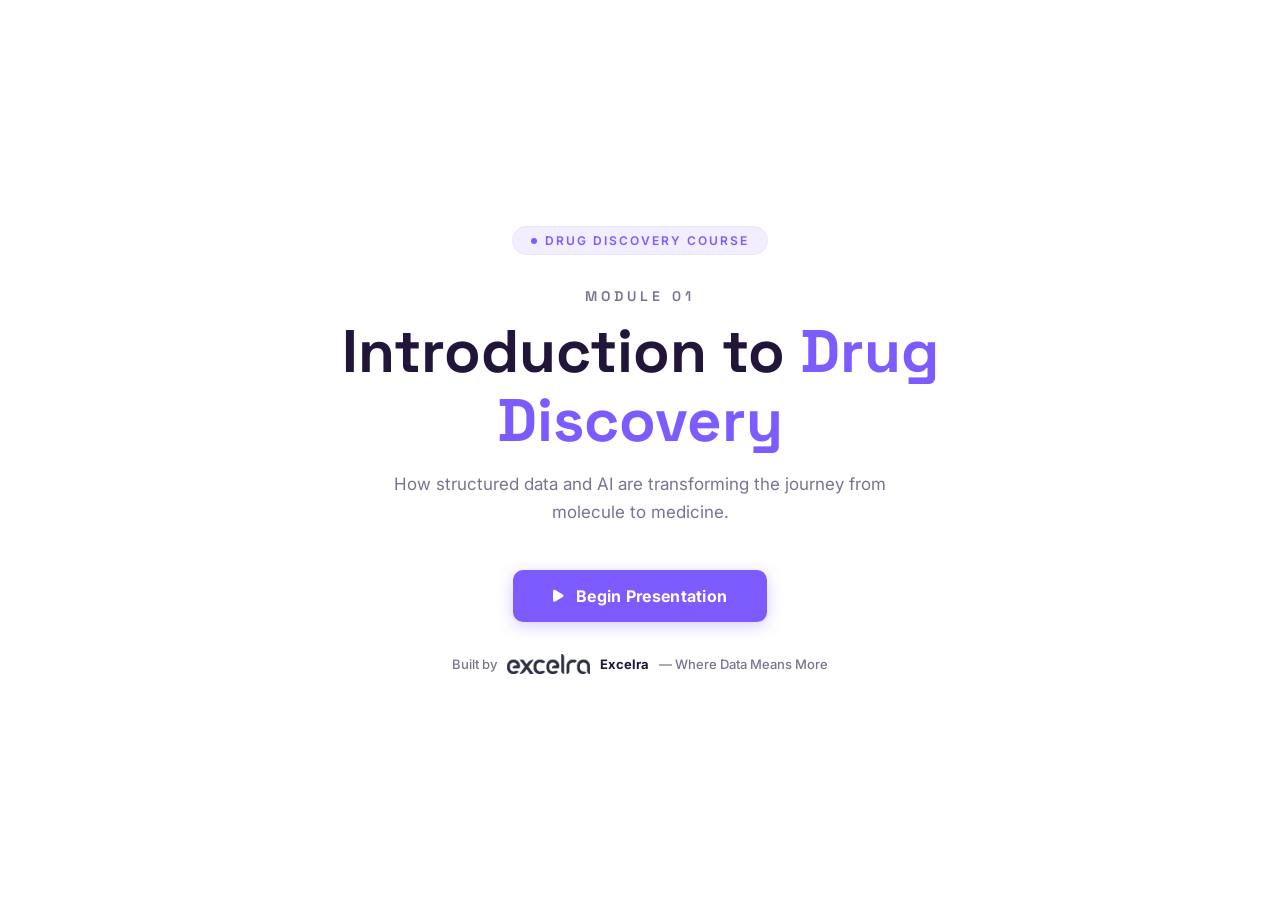
==== commit ef88a151: "Add files via upload" ====
--- a/Module 1.html
+++ b/Module 1.html
@@ -7,24 +7,89 @@
 <meta http-equiv="Pragma" content="no-cache">
 <meta http-equiv="Expires" content="0">
 <script src="devtools-guard.js"></script>
+<script>
+// ── Theme propagation: this same-origin iframe shares localStorage with
+//    the parent course shell, so we mirror its `courseTheme` key here.
+//    Runs before paint (no FOUC), updates live on storage events, and
+//    also accepts postMessage({type:'courseTheme', theme:'light'|'dark'})
+//    from the parent as a belt-and-suspenders path. Also swaps every
+//    img.excelra-logo between Logo.png (light wordmark, for light bg)
+//    and Logo-light.png (light wordmark, for dark bg) so the logo never
+//    sits in a white box when the theme flips dark.
+(function () {
+  function swapLogo(t) {
+    var name = (t === 'dark') ? 'Logo-light.png' : 'Logo.png';
+    var url;
+    try { url = new URL(name, document.baseURI).href; } catch (e) { url = name; }
+    var imgs = document.querySelectorAll('img.excelra-logo');
+    for (var i = 0; i < imgs.length; i++) {
+      if (imgs[i].getAttribute('data-logo-current') !== name) {
+        imgs[i].setAttribute('data-logo-current', name);
+        imgs[i].src = url;
+      }
+    }
+  }
+  function applyTheme(t) {
+    t = (t === 'dark') ? 'dark' : 'light';
+    document.documentElement.setAttribute('data-theme', t);
+    swapLogo(t);
+  }
+  var initial;
+  try { initial = localStorage.getItem('courseTheme'); } catch (e) { initial = null; }
+  if (initial !== 'dark' && initial !== 'light') initial = 'light';
+  applyTheme(initial);
+  window.addEventListener('storage', function (e) {
+    if (e.key === 'courseTheme') applyTheme(e.newValue === 'dark' ? 'dark' : 'light');
+  });
+  window.addEventListener('message', function (e) {
+    if (e.data && e.data.type === 'courseTheme' && (e.data.theme === 'light' || e.data.theme === 'dark')) {
+      applyTheme(e.data.theme);
+    }
+  });
+})();
+</script>
 <title>Module 1: Introduction to Drug Discovery | Excelra</title>
 <link href="https://fonts.googleapis.com/css2?family=Inter:wght@300;400;500;600;700;800&family=Space+Grotesk:wght@500;600;700;800&display=swap" rel="stylesheet">
 <link rel="stylesheet" href="https://cdnjs.cloudflare.com/ajax/libs/font-awesome/6.5.0/css/all.min.css">
 <style>
   :root {
     --bg: #ffffff;
-    --surface: #f6f8fb;
-    --accent: #2757d6;
-    --accent-soft: rgba(39,87,214,0.08);
-    --accent-glow: rgba(39,87,214,0.18);
-    --highlight: #c2410c;
-    --ink: #16181d;
-    --ink-soft: #3a4150;
-    --muted: #6b7280;
-    --border: #e5e9f0;
-  }
+    --surface: #f6f2ff;
+    --accent: #7c5cff;
+    --accent-soft: rgba(124,92,255,0.10);
+    --accent-glow: rgba(124,92,255,0.30);
+    --highlight: #c77dff;
+    --ink: #21163a;
+    --ink-soft: #3a3350;
+    --muted: #7a7390;
+    --border: #ece4f7;
+  }
+  [data-theme="dark"] {
+    --bg: #130e22;
+    --surface: #1c1530;
+    --accent: #9b6bff;
+    --accent-soft: rgba(124,92,255,0.16);
+    --accent-glow: rgba(124,92,255,0.40);
+    --highlight: #c77dff;
+    --ink: #f4f0ff;
+    --ink-soft: #d9d0f2;
+    --muted: #a89fc4;
+    --border: #2e2350;
+  }
+  /* The top/bottom bars in light mode fade from solid white to transparent —
+     that gradient is hard-coded as rgba(255,255,255,…) and would be an
+     eye-burning white strip in dark mode, so it is overridden here. The
+     progress-thumb border is also flipped to var(--bg) so the white ring
+     doesn't glow against the dark surface. */
+  [data-theme="dark"] .top-bar {
+    background: linear-gradient(180deg, rgba(19,14,34,0.96) 0%, rgba(19,14,34,0.75) 70%, transparent 100%);
+  }
+  [data-theme="dark"] .bottom-bar {
+    background: linear-gradient(0deg, rgba(19,14,34,0.98) 0%, rgba(19,14,34,0.85) 65%, transparent 100%);
+  }
+  [data-theme="dark"] .progress-fill::after { border-color: var(--bg); }
   *, *::before, *::after { margin:0; padding:0; box-sizing:border-box; }
-  html, body { width:100%; height:100%; overflow:hidden; background:var(--bg); color:var(--ink); font-family:'Inter',sans-serif; }
+  html, body { width:100%; height:100%; overflow:hidden; background:var(--bg); color:var(--ink); font-family:'Inter',sans-serif; transition: background 0.4s ease, color 0.3s ease; }
 
   /* Quiet backdrop — a faint fixed grid instead of the old dark particle
      animation, which read as generic "AI slide deck" rather than course material. */
@@ -228,7 +293,7 @@
   .ctrl-btn:hover { background:var(--accent-soft); border-color:var(--accent); color:var(--accent); }
   .ctrl-btn.active { color:var(--accent); background:var(--accent-soft); border-color:var(--accent); }
   .ctrl-btn.play-btn { width:48px; height:48px; border-radius:14px; font-size:16px; background:var(--accent); color:#fff; border-color:var(--accent); }
-  .ctrl-btn.play-btn:hover { background:#1e46b8; color:#fff; }
+  .ctrl-btn.play-btn:hover { background:#6b4ce6; color:#fff; }
   .audio-wave { display:flex; align-items:center; gap:3px; height:20px; margin-left:8px; }
   .audio-wave .bar { width:3px; border-radius:3px; background:var(--accent); animation:wave 0.8s ease-in-out infinite; }
   .audio-wave .bar:nth-child(1) { height:8px; animation-delay:0s; }
@@ -296,6 +361,7 @@
   <button class="start-btn" id="startBtn" aria-label="Begin presentation"><i class="fas fa-play"></i> Begin Presentation</button>
   <div class="start-brand">
     <span>Built by</span>
+    <img src="Logo.png" alt="Excelra" class="excelra-logo" style="height:20px;width:auto;" data-logo-current="Logo.png">
     <span style="color:var(--ink);font-weight:700;">Excelra</span>
     <span style="color:var(--muted);">— Where Data Means More</span>
   </div>
@@ -353,6 +419,15 @@
     "brand": "Excelra \u2014 Where Data Means More",
     "segments": [
       "Welcome to Module One, Introduction to Drug Discovery. Let's look at how modern medicine gets made, and the data behind it."
+    ]
+  },
+  {
+    "type": "concept",
+    "label": "The Path",
+    "title": "From Question to <span class=\"hl\">Medicine</span>",
+    "content": "<div style=\"display:flex;flex-direction:column;align-items:center;gap:0;margin:1.6rem auto;max-width:520px;font-family:Inter,sans-serif;\"><div style=\"width:100%;padding:0.7rem 1rem;background:var(--surface);border:1.5px solid var(--accent);border-radius:10px;color:var(--ink);font-weight:700;text-align:center;box-shadow:0 4px 14px var(--accent-glow);\">Research Question</div><div style=\"display:flex;flex-direction:column;align-items:center;\"><div style=\"width:2px;height:10px;background:var(--accent);\"></div><i class=\"fas fa-chevron-down\" style=\"color:var(--accent);font-size:13px;margin:1px 0;\"></i><div style=\"width:2px;height:10px;background:var(--accent);\"></div></div><div style=\"width:100%;padding:0.7rem 1rem;background:var(--surface);border:1.5px solid var(--accent);border-radius:10px;color:var(--ink);font-weight:700;text-align:center;box-shadow:0 4px 14px var(--accent-glow);\">Data Resources</div><div style=\"display:flex;flex-direction:column;align-items:center;\"><div style=\"width:2px;height:10px;background:var(--accent);\"></div><i class=\"fas fa-chevron-down\" style=\"color:var(--accent);font-size:13px;margin:1px 0;\"></i><div style=\"width:2px;height:10px;background:var(--accent);\"></div></div><div style=\"width:100%;padding:0.7rem 1rem;background:var(--surface);border:1.5px solid var(--accent);border-radius:10px;color:var(--ink);font-weight:700;text-align:center;box-shadow:0 4px 14px var(--accent-glow);\">Structured Records</div><div style=\"display:flex;flex-direction:column;align-items:center;\"><div style=\"width:2px;height:10px;background:var(--accent);\"></div><i class=\"fas fa-chevron-down\" style=\"color:var(--accent);font-size:13px;margin:1px 0;\"></i><div style=\"width:2px;height:10px;background:var(--accent);\"></div></div><div style=\"width:100%;padding:0.7rem 1rem;background:var(--surface);border:1.5px solid var(--accent);border-radius:10px;color:var(--ink);font-weight:700;text-align:center;box-shadow:0 4px 14px var(--accent-glow);\">Analysis</div><div style=\"display:flex;flex-direction:column;align-items:center;\"><div style=\"width:2px;height:10px;background:var(--accent);\"></div><i class=\"fas fa-chevron-down\" style=\"color:var(--accent);font-size:13px;margin:1px 0;\"></i><div style=\"width:2px;height:10px;background:var(--accent);\"></div></div><div style=\"width:100%;padding:0.85rem 1.1rem;background:var(--accent);border:1.5px solid var(--accent);border-radius:10px;color:#fff;font-weight:800;text-align:center;box-shadow:0 6px 18px var(--accent-glow);letter-spacing:0.3px;\">Drug Discovery</div></div>",
+    "segments": [
+      "Here is the high-level path we will walk together, from a research question all the way to a real drug discovery."
     ]
   },
   {
@@ -465,6 +540,18 @@
 // lessons elsewhere in the course. Progress is remembered per module
 // (scoped by page title, which is unique per module) so it isn't lost
 // on revisiting later.
+// ── Task 13 audit (light-purple theme pass): CONFIRMED this guard
+// already closes every manual forward-skip path — (1) seek-bar preview
+// AND commit are both clamped to maxSectionReached inside
+// previewAt()/commitScrub(); (2) the dedicated Next (#btnNext) click
+// handler short-circuits when nextIndex > maxSectionReached and shows
+// the blocked hint instead of advancing; (3) the ArrowRight keyboard
+// handler does the same; (4) auto-advance via playCurrentSlide() →
+// goToSection() → recordSectionReached() keeps extending the frontier
+// as narration naturally plays through, so playback itself is never
+// blocked. Backwards navigation (Previous button / ArrowLeft) is
+// intentionally left unguarded so replays stay possible. No manual
+// input path lets a learner jump past the furthest section reached.
 const seekGuardKey = 'presentationMaxSection_' + document.title;
 let maxSectionReached = parseInt(localStorage.getItem(seekGuardKey), 10) || 0;
 function recordSectionReached(index) {
@@ -553,6 +640,11 @@
     html += `</div>`;
     html += `<div class="diagram-detail"><div class="diagram-detail-label">${s.stages[s.currentIndex].label}</div><div class="diagram-detail-text">${s.detail}</div></div>`;
     slideContent.className = 'slide-content has-diagram';
+  } else if (s.type === 'concept') {
+    html = `<div class="slide-label"><span class="line"></span>${s.label}</div>`;
+    html += `<h2 class="slide-title">${s.title}</h2>`;
+    html += s.content;
+    slideContent.className = 'slide-content has-diagram';
   } else {
     html = `<div class="slide-label"><span class="line"></span>${s.label}</div>`;
     html += `<h2 class="slide-title">${s.title}</h2>`;
@@ -587,7 +679,7 @@
 }
 function showSegment(index) {
   const s = slides[currentSlide];
-  if (s.type === 'title' || s.type === 'closing' || s.type === 'diagram') return;
+  if (s.type === 'title' || s.type === 'closing' || s.type === 'diagram' || s.type === 'concept') return;
   if (s.type === 'summary') {
     const cards = slideContent.querySelectorAll('.summary-card');
     if (cards[index]) cards[index].classList.add('visible');
@@ -925,5 +1017,111 @@
   if (event.data.type === 'toggle-mute-presentation') { toggleMute(); return; }
 });
 </script>
+<!-- Barbie-doll AI guide — lives inside the presentation -->
+<div id="moduleAvatar" class="module-avatar" aria-hidden="true">
+  <div class="module-avatar-bg">
+    <svg class="module-avatar-svg" viewBox="0 0 100 100" xmlns="http://www.w3.org/2000/svg">
+      <defs>
+        <linearGradient id="mavaFace" x1="0" y1="0" x2="0" y2="1"><stop offset="0%" stop-color="#fffaf6"/><stop offset="55%" stop-color="#fdeaea"/><stop offset="100%" stop-color="#f6d6d6"/></linearGradient>
+        <linearGradient id="mavaHair" x1="0" y1="0" x2="0.5" y2="1"><stop offset="0%" stop-color="#fff0a8"/><stop offset="45%" stop-color="#f7cf52"/><stop offset="100%" stop-color="#d59a30"/></linearGradient>
+        <linearGradient id="mavaHairShine" x1="0" y1="0" x2="0" y2="1"><stop offset="0%" stop-color="#fff7d6"/><stop offset="100%" stop-color="#ffe98a" stop-opacity="0"/></linearGradient>
+        <radialGradient id="mavaEye" cx="50%" cy="42%" r="62%"><stop offset="0%" stop-color="#9fd0ff"/><stop offset="50%" stop-color="#2f7be0"/><stop offset="100%" stop-color="#0f3f88"/></radialGradient>
+        <linearGradient id="mavaLip" x1="0" y1="0" x2="0" y2="1"><stop offset="0%" stop-color="#ffa6cd"/><stop offset="100%" stop-color="#ec5fa6"/></linearGradient>
+        <linearGradient id="mavaDress" x1="0" y1="0" x2="0" y2="1"><stop offset="0%" stop-color="#9b6bff"/><stop offset="100%" stop-color="#c77dff"/></linearGradient>
+        <linearGradient id="mavaTiara" x1="0" y1="0" x2="0" y2="1"><stop offset="0%" stop-color="#fff3b0"/><stop offset="100%" stop-color="#e8c64a"/></linearGradient>
+        <filter id="mavaGlow" x="-50%" y="-50%" width="200%" height="200%"><feGaussianBlur stdDeviation="1.4" result="b"/><feMerge><feMergeNode in="b"/><feMergeNode in="SourceGraphic"/></feMerge></filter>
+      </defs>
+      <g class="mava-head" id="mavaHead">
+        <path d="M50 3 C24 3 10 22 10 50 C10 74 18 96 30 99 L46 99 C36 82 32 62 34 44 C38 26 46 16 50 14 C54 16 62 26 66 44 C68 62 64 82 54 99 L70 99 C82 96 90 74 90 50 C90 22 76 3 50 3 Z" fill="url(#mavaHair)"/>
+        <path d="M44 12 C36 18 32 30 32 46 C32 60 35 76 42 92" stroke="url(#mavaHairShine)" stroke-width="6" fill="none" stroke-linecap="round" opacity="0.75"/>
+        <path d="M20 60 C22 72 26 84 30 92" stroke="#f7cf52" stroke-width="2" fill="none" stroke-linecap="round" opacity="0.5"/>
+        <path d="M80 60 C78 72 74 84 70 92" stroke="#f7cf52" stroke-width="2" fill="none" stroke-linecap="round" opacity="0.5"/>
+        <ellipse cx="50" cy="54" rx="30" ry="33" fill="url(#mavaFace)" stroke="rgba(180,90,140,0.18)" stroke-width="0.8"/>
+        <ellipse cx="20" cy="56" rx="4" ry="6" fill="url(#mavaFace)" stroke="rgba(180,90,140,0.2)" stroke-width="0.8"/>
+        <ellipse cx="80" cy="56" rx="4" ry="6" fill="url(#mavaFace)" stroke="rgba(180,90,140,0.2)" stroke-width="0.8"/>
+        <circle cx="20" cy="62" r="2.6" fill="#f3e8ff" stroke="#c77dff" stroke-width="0.6"/>
+        <circle cx="80" cy="62" r="2.6" fill="#f3e8ff" stroke="#c77dff" stroke-width="0.6"/>
+        <path d="M22 34 C30 14 48 12 56 24 C50 24 44 26 40 30 C34 28 28 30 22 34 Z" fill="url(#mavaHair)"/>
+        <path d="M40 26 C46 18 58 18 64 28 C58 26 52 28 46 32 C44 30 42 28 40 26 Z" fill="#ffe06a" opacity="0.95"/>
+        <path d="M30 26 Q50 12 70 26 L68 28 Q50 16 32 28 Z" fill="url(#mavaTiara)"/>
+        <circle cx="50" cy="18" r="3.2" fill="#ff6fb5" filter="url(#mavaGlow)"/>
+        <circle cx="50" cy="18" r="1.3" fill="#fff" opacity="0.95"/>
+        <circle cx="38" cy="22" r="1.6" fill="#c77dff"/>
+        <circle cx="62" cy="22" r="1.6" fill="#c77dff"/>
+        <path d="M24 45 Q34 40 46 44 Q40 47 34 47 Q28 47 24 45 Z" fill="#e0c3ff" opacity="0.6"/>
+        <path d="M54 44 Q66 40 76 45 Q72 47 66 47 Q60 47 54 44 Z" fill="#e0c3ff" opacity="0.6"/>
+        <path d="M24 40 Q34 35 46 39" stroke="#c9962a" stroke-width="1.8" fill="none" stroke-linecap="round"/>
+        <path d="M54 39 Q66 35 76 40" stroke="#c9962a" stroke-width="1.8" fill="none" stroke-linecap="round"/>
+        <g class="mava-eye"><ellipse cx="34" cy="49" rx="8" ry="7.5" fill="#ffffff"/><circle cx="35" cy="49" r="5" fill="url(#mavaEye)"/><circle cx="35" cy="49" r="2.2" fill="#0f3f88"/><circle cx="36" cy="47.5" r="1.6" fill="#ffffff" opacity="0.95"/><circle cx="33" cy="50.5" r="0.7" fill="#ffffff" opacity="0.7"/><path d="M27 44 Q34 41 41 44" stroke="#2a1530" stroke-width="1.3" fill="none" stroke-linecap="round"/><path d="M27 44 L25 41 M31 42 L30 39 M35 41 L35 38 M39 42 L41 39" stroke="#2a1530" stroke-width="1" stroke-linecap="round"/></g>
+        <g class="mava-eye right"><ellipse cx="66" cy="49" rx="8" ry="7.5" fill="#ffffff"/><circle cx="65" cy="49" r="5" fill="url(#mavaEye)"/><circle cx="65" cy="49" r="2.2" fill="#0f3f88"/><circle cx="66" cy="47.5" r="1.6" fill="#ffffff" opacity="0.95"/><circle cx="63" cy="50.5" r="0.7" fill="#ffffff" opacity="0.7"/><path d="M59 44 Q66 41 73 44" stroke="#2a1530" stroke-width="1.3" fill="none" stroke-linecap="round"/><path d="M59 44 L57 41 M63 42 L62 39 M67 41 L67 38 M71 42 L73 39" stroke="#2a1530" stroke-width="1" stroke-linecap="round"/></g>
+        <path d="M49 54 Q50 59 51 54" stroke="rgba(180,90,140,0.35)" stroke-width="1.1" fill="none" stroke-linecap="round"/>
+        <ellipse cx="50" cy="59" rx="2.2" ry="1.3" fill="rgba(200,120,150,0.12)"/>
+        <ellipse cx="28" cy="60" rx="5.5" ry="3.4" fill="#ff9bc8" opacity="0.45"/>
+        <ellipse cx="72" cy="60" rx="5.5" ry="3.4" fill="#ff9bc8" opacity="0.45"/>
+        <path id="mavaMouthIdle" class="mava-mouth" d="M38 64 Q50 71 62 64" stroke="url(#mavaLip)" stroke-width="3.4" fill="none" stroke-linecap="round"/>
+        <ellipse id="mavaMouthOpen" cx="50" cy="66" rx="8.5" ry="5" fill="url(#mavaLip)" stroke="#c8448f" stroke-width="1" style="display:none;"/>
+        <path d="M40 64.5 Q50 66 60 64.5" stroke="#ffffff" stroke-width="0.7" fill="none" opacity="0.6" stroke-linecap="round"/>
+        <path d="M20 92 Q50 78 80 92 L80 100 L20 100 Z" fill="url(#mavaDress)"/>
+        <path d="M38 92 Q50 84 62 92" stroke="#ffe98a" stroke-width="1.2" fill="none" opacity="0.8"/>
+        <circle cx="50" cy="88" r="1.8" fill="#ffe98a" filter="url(#mavaGlow)"/>
+      </g>
+    </svg>
+  </div>
+</div>
+<style>
+.module-avatar{position:fixed;right:18px;bottom:18px;width:84px;height:84px;z-index:60;pointer-events:none;filter:drop-shadow(0 8px 18px rgba(124,92,255,0.35));animation:mavaFloat 4s ease-in-out 0.3s infinite;}
+@keyframes mavaFloat{0%,100%{transform:translateY(0)}50%{transform:translateY(-6px)}}
+.module-avatar-bg{width:100%;height:100%;border-radius:50%;background:radial-gradient(circle at 50% 38%,#fff 0%,#fff0f7 55%,#ffe0f0 100%);border:3px solid #c77dff;overflow:hidden;box-shadow:0 0 0 4px rgba(255,140,200,0.14),0 8px 22px rgba(199,125,255,0.30),inset 0 0 14px rgba(255,150,210,0.20);}
+.module-avatar.speaking .module-avatar-bg{box-shadow:0 0 0 6px rgba(255,140,200,0.22),0 0 26px 4px rgba(236,95,166,0.6);animation:mavaHalo 1s ease-in-out infinite;}
+@keyframes mavaHalo{0%,100%{box-shadow:0 0 0 5px rgba(255,140,200,0.16)}50%{box-shadow:0 0 0 10px rgba(255,140,200,0.28)}}
+.mava-head{animation:mavaBob 3s ease-in-out infinite;transform-origin:center bottom;}
+.module-avatar.speaking .mava-head{animation:mavaBobSpeak 0.45s ease-in-out infinite;}
+@keyframes mavaBob{0%,100%{transform:translateY(0)}50%{transform:translateY(-2px)}}
+@keyframes mavaBobSpeak{0%,100%{transform:translateY(0) rotate(-0.5deg)}50%{transform:translateY(-3px) rotate(0.5deg)}}
+.mava-eye{animation:mavaBlink 4s ease-in-out infinite;transform-origin:center;}
+.mava-eye.right{animation-delay:0.08s;}
+@keyframes mavaBlink{0%,90%,100%{transform:scaleY(1)}95%{transform:scaleY(0.05)}}
+.module-avatar-svg{width:92%;height:92%;overflow:visible;}
+@media (max-width:640px){.module-avatar{width:64px;height:64px;right:10px;bottom:10px;}}
+</style>
+<script>
+(function(){
+  var av=document.getElementById('moduleAvatar');
+  if(!av) return;
+  var idle=document.getElementById('mavaMouthIdle');
+  var open=document.getElementById('mavaMouthOpen');
+  var head=document.getElementById('mavaHead');
+  var closeT=null, maxT=null, boundaryFired=false, fallbackT=null;
+  function mouthOpen(){ if(idle)idle.style.display='none'; if(open)open.style.display=''; }
+  function mouthClose(){ if(idle)idle.style.display=''; if(open)open.style.display='none'; }
+  function stopMouth(){ if(fallbackT){clearInterval(fallbackT);fallbackT=null;} clearTimeout(closeT); mouthClose(); }
+  function setSpeaking(on){
+    if(on){ av.classList.add('speaking'); boundaryFired=false; clearTimeout(fallbackT); fallbackT=setTimeout(function(){ if(!boundaryFired){ fallbackT=setInterval(function(){ if(idle.style.display==='none') mouthClose(); else mouthOpen(); },150);} },320); }
+    else { av.classList.remove('speaking'); stopMouth(); }
+  }
+  function onBoundary(){ boundaryFired=true; if(fallbackT){clearInterval(fallbackT);fallbackT=null;} mouthOpen(); clearTimeout(closeT); closeT=setTimeout(mouthClose,130); }
+  function estimateMs(text){ var w=(text||'').trim().split(/\s+/).filter(Boolean).length; return Math.max(2500, w*450+2500); }
+  // Wrap presentationVoice.speak so the avatar lip-syncs to the module's narration.
+  function hook(){
+    var pv=window.presentationVoice; if(!pv||!pv.speak||pv._mavaHooked) return; pv._mavaHooked=true;
+    var orig=pv.speak;
+    pv.speak=function(text,opts){
+      opts=opts||{};
+      var prevOU=opts.onUtterance;
+      opts.onUtterance=function(utter){
+        if(prevOU)prevOU(utter);
+        var eStart=utter.onstart, eBound=utter.onboundary;
+        utter.onstart=function(e){ if(eStart)eStart(e); setSpeaking(true); };
+        utter.onboundary=function(e){ if(eBound)eBound(e); if(!e.name||e.name==='word') onBoundary(); };
+      };
+      var resolved=false;
+      function fin(){ if(resolved)return; resolved=true; clearTimeout(maxT); setSpeaking(false); }
+      maxT=setTimeout(fin, estimateMs(text));
+      return orig.call(pv,text,opts).then(fin);
+    };
+  }
+  if(window.presentationVoice) hook(); else window.addEventListener('load',hook);
+})();
+</script>
 </body>
 </html>
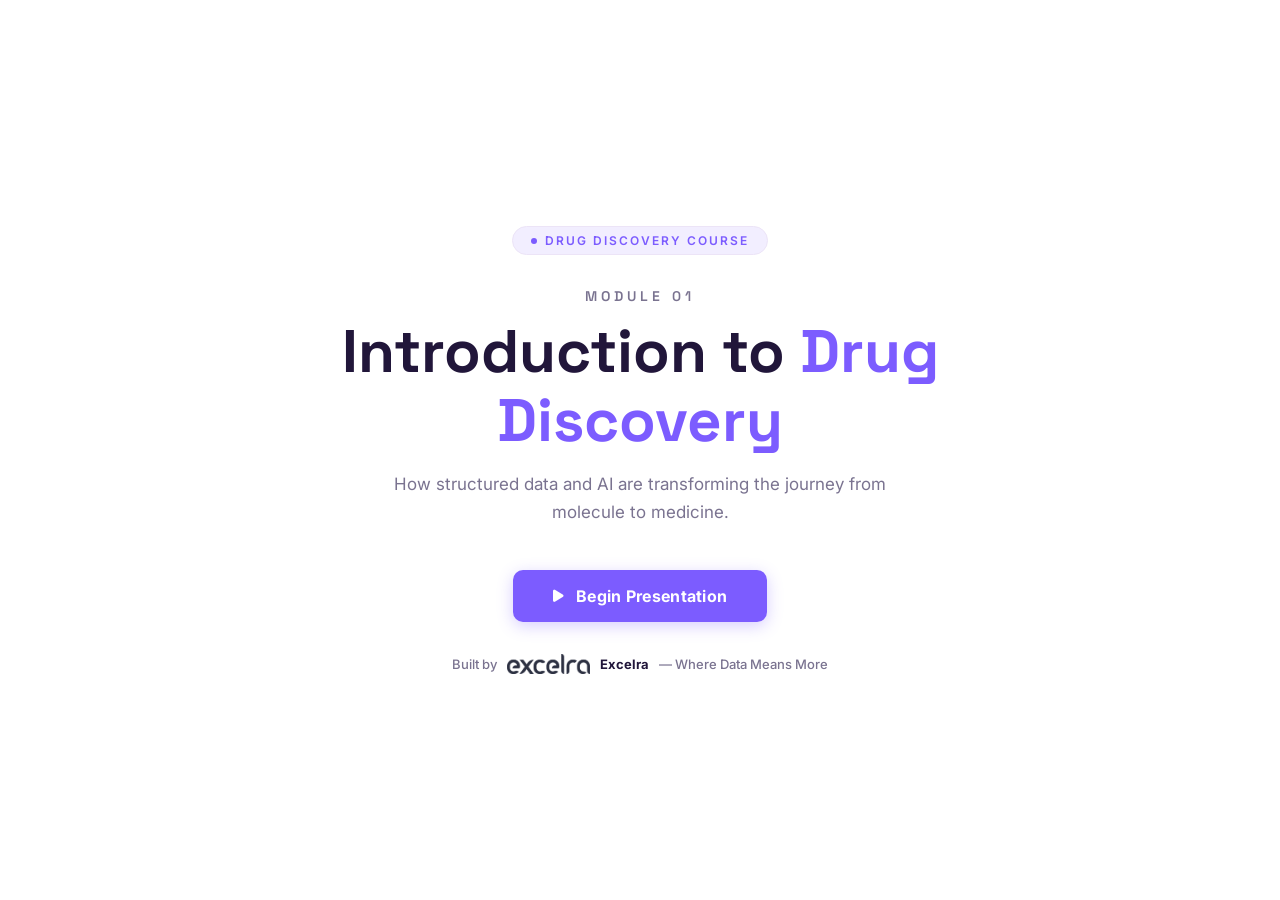
==== commit dcafaccd: "Add files via upload" ====
--- a/Module 1.html
+++ b/Module 1.html
@@ -2,7 +2,7 @@
 <html lang="en">
 <head>
 <meta charset="UTF-8">
-<meta name="viewport" content="width=device-width, initial-scale=1.0">
+<meta name="viewport" content="width=device-width, initial-scale=1.0, viewport-fit=cover">
 <meta http-equiv="Cache-Control" content="no-cache, no-store, must-revalidate">
 <meta http-equiv="Pragma" content="no-cache">
 <meta http-equiv="Expires" content="0">
@@ -1017,72 +1017,236 @@
   if (event.data.type === 'toggle-mute-presentation') { toggleMute(); return; }
 });
 </script>
-<!-- Barbie-doll AI guide — lives inside the presentation -->
+<!-- Doctor AI guide — lives inside the presentation -->
 <div id="moduleAvatar" class="module-avatar" aria-hidden="true">
   <div class="module-avatar-bg">
-    <svg class="module-avatar-svg" viewBox="0 0 100 100" xmlns="http://www.w3.org/2000/svg">
+    <svg class="module-avatar-svg" viewBox="0 0 120 120" xmlns="http://www.w3.org/2000/svg">
       <defs>
-        <linearGradient id="mavaFace" x1="0" y1="0" x2="0" y2="1"><stop offset="0%" stop-color="#fffaf6"/><stop offset="55%" stop-color="#fdeaea"/><stop offset="100%" stop-color="#f6d6d6"/></linearGradient>
-        <linearGradient id="mavaHair" x1="0" y1="0" x2="0.5" y2="1"><stop offset="0%" stop-color="#fff0a8"/><stop offset="45%" stop-color="#f7cf52"/><stop offset="100%" stop-color="#d59a30"/></linearGradient>
-        <linearGradient id="mavaHairShine" x1="0" y1="0" x2="0" y2="1"><stop offset="0%" stop-color="#fff7d6"/><stop offset="100%" stop-color="#ffe98a" stop-opacity="0"/></linearGradient>
-        <radialGradient id="mavaEye" cx="50%" cy="42%" r="62%"><stop offset="0%" stop-color="#9fd0ff"/><stop offset="50%" stop-color="#2f7be0"/><stop offset="100%" stop-color="#0f3f88"/></radialGradient>
-        <linearGradient id="mavaLip" x1="0" y1="0" x2="0" y2="1"><stop offset="0%" stop-color="#ffa6cd"/><stop offset="100%" stop-color="#ec5fa6"/></linearGradient>
-        <linearGradient id="mavaDress" x1="0" y1="0" x2="0" y2="1"><stop offset="0%" stop-color="#9b6bff"/><stop offset="100%" stop-color="#c77dff"/></linearGradient>
-        <linearGradient id="mavaTiara" x1="0" y1="0" x2="0" y2="1"><stop offset="0%" stop-color="#fff3b0"/><stop offset="100%" stop-color="#e8c64a"/></linearGradient>
-        <filter id="mavaGlow" x="-50%" y="-50%" width="200%" height="200%"><feGaussianBlur stdDeviation="1.4" result="b"/><feMerge><feMergeNode in="b"/><feMergeNode in="SourceGraphic"/></feMerge></filter>
+        <!-- Skin tone — warm, professional -->
+        <linearGradient id="docFace" x1="0" y1="0" x2="0" y2="1">
+          <stop offset="0%" stop-color="#fdf5ee"/>
+          <stop offset="55%" stop-color="#f6e0d0"/>
+          <stop offset="100%" stop-color="#eac6b2"/>
+        </linearGradient>
+        <!-- Hair — dark brown, professional -->
+        <linearGradient id="docHair" x1="0" y1="0" x2="0.5" y2="1">
+          <stop offset="0%" stop-color="#3a2a20"/>
+          <stop offset="50%" stop-color="#2a1d14"/>
+          <stop offset="100%" stop-color="#1a1108"/>
+        </linearGradient>
+        <linearGradient id="docHairShine" x1="0" y1="0" x2="0" y2="1">
+          <stop offset="0%" stop-color="#5a4030"/>
+          <stop offset="100%" stop-color="#3a2a20" stop-opacity="0"/>
+        </linearGradient>
+        <!-- Eye — calm brown -->
+        <radialGradient id="docEye" cx="50%" cy="42%" r="62%">
+          <stop offset="0%" stop-color="#8b6240"/>
+          <stop offset="55%" stop-color="#5a3a20"/>
+          <stop offset="100%" stop-color="#2a1a10"/>
+        </radialGradient>
+        <!-- Lip — natural pink -->
+        <linearGradient id="docLip" x1="0" y1="0" x2="0" y2="1">
+          <stop offset="0%" stop-color="#d88068"/>
+          <stop offset="100%" stop-color="#b85a48"/>
+        </linearGradient>
+        <!-- White coat -->
+        <linearGradient id="docCoat" x1="0" y1="0" x2="0" y2="1">
+          <stop offset="0%" stop-color="#ffffff"/>
+          <stop offset="60%" stop-color="#f5f3fa"/>
+          <stop offset="100%" stop-color="#e6e2f0"/>
+        </linearGradient>
+        <!-- Coat shadow -->
+        <linearGradient id="docCoatShadow" x1="0" y1="0" x2="0" y2="1">
+          <stop offset="0%" stop-color="#d8d4e6"/>
+          <stop offset="100%" stop-color="#b8b4c8"/>
+        </linearGradient>
+        <!-- Stethoscope -->
+        <linearGradient id="docStetho" x1="0" y1="0" x2="0" y2="1">
+          <stop offset="0%" stop-color="#3a4050"/>
+          <stop offset="50%" stop-color="#2a3040"/>
+          <stop offset="100%" stop-color="#1a2030"/>
+        </linearGradient>
+        <!-- Inner shirt — soft purple -->
+        <linearGradient id="docShirt" x1="0" y1="0" x2="0" y2="1">
+          <stop offset="0%" stop-color="#9b6bff"/>
+          <stop offset="100%" stop-color="#7c5cff"/>
+        </linearGradient>
+        <filter id="docGlow" x="-50%" y="-50%" width="200%" height="200%">
+          <feGaussianBlur stdDeviation="1.4" result="b"/>
+          <feMerge><feMergeNode in="b"/><feMergeNode in="SourceGraphic"/></feMerge>
+        </filter>
       </defs>
-      <g class="mava-head" id="mavaHead">
-        <path d="M50 3 C24 3 10 22 10 50 C10 74 18 96 30 99 L46 99 C36 82 32 62 34 44 C38 26 46 16 50 14 C54 16 62 26 66 44 C68 62 64 82 54 99 L70 99 C82 96 90 74 90 50 C90 22 76 3 50 3 Z" fill="url(#mavaHair)"/>
-        <path d="M44 12 C36 18 32 30 32 46 C32 60 35 76 42 92" stroke="url(#mavaHairShine)" stroke-width="6" fill="none" stroke-linecap="round" opacity="0.75"/>
-        <path d="M20 60 C22 72 26 84 30 92" stroke="#f7cf52" stroke-width="2" fill="none" stroke-linecap="round" opacity="0.5"/>
-        <path d="M80 60 C78 72 74 84 70 92" stroke="#f7cf52" stroke-width="2" fill="none" stroke-linecap="round" opacity="0.5"/>
-        <ellipse cx="50" cy="54" rx="30" ry="33" fill="url(#mavaFace)" stroke="rgba(180,90,140,0.18)" stroke-width="0.8"/>
-        <ellipse cx="20" cy="56" rx="4" ry="6" fill="url(#mavaFace)" stroke="rgba(180,90,140,0.2)" stroke-width="0.8"/>
-        <ellipse cx="80" cy="56" rx="4" ry="6" fill="url(#mavaFace)" stroke="rgba(180,90,140,0.2)" stroke-width="0.8"/>
-        <circle cx="20" cy="62" r="2.6" fill="#f3e8ff" stroke="#c77dff" stroke-width="0.6"/>
-        <circle cx="80" cy="62" r="2.6" fill="#f3e8ff" stroke="#c77dff" stroke-width="0.6"/>
-        <path d="M22 34 C30 14 48 12 56 24 C50 24 44 26 40 30 C34 28 28 30 22 34 Z" fill="url(#mavaHair)"/>
-        <path d="M40 26 C46 18 58 18 64 28 C58 26 52 28 46 32 C44 30 42 28 40 26 Z" fill="#ffe06a" opacity="0.95"/>
-        <path d="M30 26 Q50 12 70 26 L68 28 Q50 16 32 28 Z" fill="url(#mavaTiara)"/>
-        <circle cx="50" cy="18" r="3.2" fill="#ff6fb5" filter="url(#mavaGlow)"/>
-        <circle cx="50" cy="18" r="1.3" fill="#fff" opacity="0.95"/>
-        <circle cx="38" cy="22" r="1.6" fill="#c77dff"/>
-        <circle cx="62" cy="22" r="1.6" fill="#c77dff"/>
-        <path d="M24 45 Q34 40 46 44 Q40 47 34 47 Q28 47 24 45 Z" fill="#e0c3ff" opacity="0.6"/>
-        <path d="M54 44 Q66 40 76 45 Q72 47 66 47 Q60 47 54 44 Z" fill="#e0c3ff" opacity="0.6"/>
-        <path d="M24 40 Q34 35 46 39" stroke="#c9962a" stroke-width="1.8" fill="none" stroke-linecap="round"/>
-        <path d="M54 39 Q66 35 76 40" stroke="#c9962a" stroke-width="1.8" fill="none" stroke-linecap="round"/>
-        <g class="mava-eye"><ellipse cx="34" cy="49" rx="8" ry="7.5" fill="#ffffff"/><circle cx="35" cy="49" r="5" fill="url(#mavaEye)"/><circle cx="35" cy="49" r="2.2" fill="#0f3f88"/><circle cx="36" cy="47.5" r="1.6" fill="#ffffff" opacity="0.95"/><circle cx="33" cy="50.5" r="0.7" fill="#ffffff" opacity="0.7"/><path d="M27 44 Q34 41 41 44" stroke="#2a1530" stroke-width="1.3" fill="none" stroke-linecap="round"/><path d="M27 44 L25 41 M31 42 L30 39 M35 41 L35 38 M39 42 L41 39" stroke="#2a1530" stroke-width="1" stroke-linecap="round"/></g>
-        <g class="mava-eye right"><ellipse cx="66" cy="49" rx="8" ry="7.5" fill="#ffffff"/><circle cx="65" cy="49" r="5" fill="url(#mavaEye)"/><circle cx="65" cy="49" r="2.2" fill="#0f3f88"/><circle cx="66" cy="47.5" r="1.6" fill="#ffffff" opacity="0.95"/><circle cx="63" cy="50.5" r="0.7" fill="#ffffff" opacity="0.7"/><path d="M59 44 Q66 41 73 44" stroke="#2a1530" stroke-width="1.3" fill="none" stroke-linecap="round"/><path d="M59 44 L57 41 M63 42 L62 39 M67 41 L67 38 M71 42 L73 39" stroke="#2a1530" stroke-width="1" stroke-linecap="round"/></g>
-        <path d="M49 54 Q50 59 51 54" stroke="rgba(180,90,140,0.35)" stroke-width="1.1" fill="none" stroke-linecap="round"/>
-        <ellipse cx="50" cy="59" rx="2.2" ry="1.3" fill="rgba(200,120,150,0.12)"/>
-        <ellipse cx="28" cy="60" rx="5.5" ry="3.4" fill="#ff9bc8" opacity="0.45"/>
-        <ellipse cx="72" cy="60" rx="5.5" ry="3.4" fill="#ff9bc8" opacity="0.45"/>
-        <path id="mavaMouthIdle" class="mava-mouth" d="M38 64 Q50 71 62 64" stroke="url(#mavaLip)" stroke-width="3.4" fill="none" stroke-linecap="round"/>
-        <ellipse id="mavaMouthOpen" cx="50" cy="66" rx="8.5" ry="5" fill="url(#mavaLip)" stroke="#c8448f" stroke-width="1" style="display:none;"/>
-        <path d="M40 64.5 Q50 66 60 64.5" stroke="#ffffff" stroke-width="0.7" fill="none" opacity="0.6" stroke-linecap="round"/>
-        <path d="M20 92 Q50 78 80 92 L80 100 L20 100 Z" fill="url(#mavaDress)"/>
-        <path d="M38 92 Q50 84 62 92" stroke="#ffe98a" stroke-width="1.2" fill="none" opacity="0.8"/>
-        <circle cx="50" cy="88" r="1.8" fill="#ffe98a" filter="url(#mavaGlow)"/>
+
+      <!-- Hair back (behind head) -->
+      <path d="M60 8 C36 8 22 26 22 50 C22 64 25 76 30 86 L42 86 C36 76 32 60 34 48 C38 30 46 22 60 20 C74 22 82 30 86 48 C88 60 84 76 78 86 L90 86 C95 76 98 64 98 50 C98 26 84 8 60 8 Z" fill="url(#docHair)"/>
+
+      <!-- Hand — left, animated wave/explain -->
+      <g class="doc-hand doc-hand-left" id="docHandLeft">
+        <path d="M16 86 Q12 80 16 74 Q22 70 28 76 Q26 84 22 88 Z" fill="url(#docFace)" stroke="rgba(180,90,140,0.18)" stroke-width="0.6"/>
+        <path d="M14 84 Q10 78 14 72" stroke="rgba(180,90,140,0.25)" stroke-width="0.5" fill="none"/>
       </g>
+
+      <!-- Hand — right, animated point/explain -->
+      <g class="doc-hand doc-hand-right" id="docHandRight">
+        <path d="M104 86 Q108 80 104 74 Q98 70 92 76 Q94 84 98 88 Z" fill="url(#docFace)" stroke="rgba(180,90,140,0.18)" stroke-width="0.6"/>
+        <path d="M106 84 Q110 78 106 72" stroke="rgba(180,90,140,0.25)" stroke-width="0.5" fill="none"/>
+      </g>
+
+      <!-- Lab coat — body (visible from neck down) -->
+      <path d="M30 86 Q24 90 22 100 L22 110 L98 110 L98 100 Q96 90 90 86 L78 86 Q70 92 60 92 Q50 92 42 86 Z" fill="url(#docCoat)" stroke="#c8c4d6" stroke-width="0.6"/>
+
+      <!-- Coat lapels -->
+      <path d="M42 86 L48 100 L52 92 Z" fill="url(#docCoatShadow)" stroke="#c8c4d6" stroke-width="0.4"/>
+      <path d="M78 86 L72 100 L68 92 Z" fill="url(#docCoatShadow)" stroke="#c8c4d6" stroke-width="0.4"/>
+
+      <!-- Inner shirt -->
+      <path d="M50 86 Q60 92 70 86 L70 100 L50 100 Z" fill="url(#docShirt)"/>
+
+      <!-- Stethoscope — neck + chest piece -->
+      <path d="M48 86 Q44 92 46 100 Q50 108 56 108" stroke="url(#docStetho)" stroke-width="1.8" fill="none" stroke-linecap="round"/>
+      <path d="M72 86 Q76 92 74 100 Q70 108 64 108" stroke="url(#docStetho)" stroke-width="1.8" fill="none" stroke-linecap="round"/>
+      <circle cx="60" cy="108" r="3.2" fill="url(#docStetho)" stroke="#1a2030" stroke-width="0.6"/>
+      <circle cx="60" cy="108" r="1.4" fill="#5a6070"/>
+
+      <!-- Coat buttons -->
+      <circle cx="60" cy="96" r="0.9" fill="#9b6bff"/>
+      <circle cx="60" cy="102" r="0.9" fill="#9b6bff"/>
+
+      <!-- Head group — bobs gently when idle, nods when speaking -->
+      <g class="doc-head" id="docHead">
+        <!-- Face -->
+        <ellipse cx="60" cy="54" rx="28" ry="32" fill="url(#docFace)" stroke="rgba(180,90,140,0.18)" stroke-width="0.8"/>
+
+        <!-- Hair fringe on top -->
+        <path d="M32 38 Q42 22 60 22 Q78 22 88 38 Q80 30 70 28 Q60 26 50 28 Q40 30 32 38 Z" fill="url(#docHair)"/>
+        <path d="M40 32 Q48 24 60 24 Q72 24 80 32" stroke="url(#docHairShine)" stroke-width="3" fill="none" stroke-linecap="round" opacity="0.6"/>
+
+        <!-- Eyebrows — calm, professional -->
+        <path d="M38 42 Q46 39 54 42" stroke="#2a1d14" stroke-width="1.6" fill="none" stroke-linecap="round"/>
+        <path d="M66 42 Q74 39 82 42" stroke="#2a1d14" stroke-width="1.6" fill="none" stroke-linecap="round"/>
+
+        <!-- Eyes — brown, gentle -->
+        <g class="doc-eye"><ellipse cx="46" cy="50" rx="6" ry="5.5" fill="#ffffff"/><circle cx="47" cy="50" r="3.6" fill="url(#docEye)"/><circle cx="47" cy="50" r="1.6" fill="#1a0a05"/><circle cx="48" cy="48.5" r="1.1" fill="#ffffff" opacity="0.95"/></g>
+        <g class="doc-eye right"><ellipse cx="74" cy="50" rx="6" ry="5.5" fill="#ffffff"/><circle cx="73" cy="50" r="3.6" fill="url(#docEye)"/><circle cx="73" cy="50" r="1.6" fill="#1a0a05"/><circle cx="74" cy="48.5" r="1.1" fill="#ffffff" opacity="0.95"/></g>
+
+        <!-- Nose -->
+        <path d="M59 56 Q60 62 61 56" stroke="rgba(180,90,140,0.35)" stroke-width="1.1" fill="none" stroke-linecap="round"/>
+
+        <!-- Subtle blush -->
+        <ellipse cx="40" cy="62" rx="4.5" ry="2.8" fill="#ff9bc8" opacity="0.30"/>
+        <ellipse cx="80" cy="62" rx="4.5" ry="2.8" fill="#ff9bc8" opacity="0.30"/>
+
+        <!-- Mouth — closed idle, opens when speaking -->
+        <path id="mavaMouthIdle" class="mava-mouth" d="M50 66 Q60 71 70 66" stroke="url(#docLip)" stroke-width="3" fill="none" stroke-linecap="round"/>
+        <ellipse id="mavaMouthOpen" cx="60" cy="68" rx="7" ry="4" fill="url(#docLip)" stroke="#a04848" stroke-width="0.8" style="display:none;"/>
+        <path d="M52 66.5 Q60 67.5 68 66.5" stroke="#ffffff" stroke-width="0.6" fill="none" opacity="0.6" stroke-linecap="round"/>
+      </g>
+
+      <!-- Name badge on coat (small detail) -->
+      <rect x="32" y="92" width="10" height="6" rx="1" fill="#fff" stroke="#9b6bff" stroke-width="0.5"/>
+      <line x1="34" y1="94" x2="40" y2="94" stroke="#9b6bff" stroke-width="0.6"/>
+      <line x1="34" y1="96" x2="38" y2="96" stroke="#c8c4d6" stroke-width="0.5"/>
     </svg>
   </div>
 </div>
 <style>
-.module-avatar{position:fixed;right:18px;bottom:18px;width:84px;height:84px;z-index:60;pointer-events:none;filter:drop-shadow(0 8px 18px rgba(124,92,255,0.35));animation:mavaFloat 4s ease-in-out 0.3s infinite;}
+/* Doctor AI Avatar — top-tier, professional, animated.
+   Floats in the bottom-right of the presentation area.
+   - Head bobs gently when idle, nods when speaking
+   - Eyes blink naturally
+   - Mouth opens/closes in sync with narration (lip-sync)
+   - Hands gesture (left waves, right points) while speaking
+   - Soft purple halo pulses while speaking
+*/
+.module-avatar{
+  position:fixed;right:18px;bottom:18px;
+  width:96px;height:96px;z-index:60;pointer-events:none;
+  filter:drop-shadow(0 8px 18px rgba(124,92,255,0.35));
+  animation:mavaFloat 4s ease-in-out 0.3s infinite;
+}
 @keyframes mavaFloat{0%,100%{transform:translateY(0)}50%{transform:translateY(-6px)}}
-.module-avatar-bg{width:100%;height:100%;border-radius:50%;background:radial-gradient(circle at 50% 38%,#fff 0%,#fff0f7 55%,#ffe0f0 100%);border:3px solid #c77dff;overflow:hidden;box-shadow:0 0 0 4px rgba(255,140,200,0.14),0 8px 22px rgba(199,125,255,0.30),inset 0 0 14px rgba(255,150,210,0.20);}
-.module-avatar.speaking .module-avatar-bg{box-shadow:0 0 0 6px rgba(255,140,200,0.22),0 0 26px 4px rgba(236,95,166,0.6);animation:mavaHalo 1s ease-in-out infinite;}
-@keyframes mavaHalo{0%,100%{box-shadow:0 0 0 5px rgba(255,140,200,0.16)}50%{box-shadow:0 0 0 10px rgba(255,140,200,0.28)}}
-.mava-head{animation:mavaBob 3s ease-in-out infinite;transform-origin:center bottom;}
-.module-avatar.speaking .mava-head{animation:mavaBobSpeak 0.45s ease-in-out infinite;}
-@keyframes mavaBob{0%,100%{transform:translateY(0)}50%{transform:translateY(-2px)}}
-@keyframes mavaBobSpeak{0%,100%{transform:translateY(0) rotate(-0.5deg)}50%{transform:translateY(-3px) rotate(0.5deg)}}
-.mava-eye{animation:mavaBlink 4s ease-in-out infinite;transform-origin:center;}
-.mava-eye.right{animation-delay:0.08s;}
-@keyframes mavaBlink{0%,90%,100%{transform:scaleY(1)}95%{transform:scaleY(0.05)}}
-.module-avatar-svg{width:92%;height:92%;overflow:visible;}
-@media (max-width:640px){.module-avatar{width:64px;height:64px;right:10px;bottom:10px;}}
+.module-avatar-bg{
+  width:100%;height:100%;border-radius:50%;
+  background:radial-gradient(circle at 50% 38%,#fff 0%,#f3eeff 55%,#e8def8 100%);
+  border:3px solid #9b6bff;overflow:hidden;
+  box-shadow:0 0 0 4px rgba(124,92,255,0.14),0 8px 22px rgba(124,92,255,0.30),inset 0 0 14px rgba(124,92,255,0.15);
+}
+.module-avatar.speaking .module-avatar-bg{
+  box-shadow:0 0 0 6px rgba(124,92,255,0.22),0 0 28px 4px rgba(124,92,255,0.55);
+  animation:mavaHalo 1s ease-in-out infinite;
+}
+@keyframes mavaHalo{
+  0%,100%{box-shadow:0 0 0 5px rgba(124,92,255,0.16),0 0 22px rgba(124,92,255,0.40)}
+  50%{box-shadow:0 0 0 10px rgba(124,92,255,0.28),0 0 32px rgba(124,92,255,0.60)}
+}
+.module-avatar-svg{width:96%;height:96%;overflow:visible;}
+
+/* Head bob — gentle when idle, nodding when speaking */
+.doc-head{
+  animation:docBob 3s ease-in-out infinite;
+  transform-origin:center bottom;
+  transform-box:fill-box;
+}
+.module-avatar.speaking .doc-head{
+  animation:docBobSpeak 0.5s ease-in-out infinite;
+}
+@keyframes docBob{0%,100%{transform:translateY(0)}50%{transform:translateY(-2px)}}
+@keyframes docBobSpeak{
+  0%,100%{transform:translateY(0) rotate(-0.8deg)}
+  50%{transform:translateY(-3px) rotate(0.8deg)}
+}
+
+/* Eye blink */
+.doc-eye{
+  animation:docBlink 4s ease-in-out infinite;
+  transform-origin:center;
+  transform-box:fill-box;
+}
+.doc-eye.right{animation-delay:0.08s;}
+@keyframes docBlink{
+  0%,90%,100%{transform:scaleY(1)}
+  95%{transform:scaleY(0.05)}
+}
+
+/* Hand gestures — left hand waves gently, right hand points to content */
+.doc-hand{
+  transform-origin:center;
+  transform-box:fill-box;
+  opacity:0.9;
+}
+.doc-hand-left{
+  animation:docHandLeftIdle 3.5s ease-in-out infinite;
+}
+.module-avatar.speaking .doc-hand-left{
+  animation:docHandLeftSpeak 1.2s ease-in-out infinite;
+}
+@keyframes docHandLeftIdle{
+  0%,100%{transform:translateY(0) rotate(0deg)}
+  50%{transform:translateY(-1px) rotate(-2deg)}
+}
+@keyframes docHandLeftSpeak{
+  0%,100%{transform:translate(0,0) rotate(-8deg)}
+  50%{transform:translate(-2px,-3px) rotate(8deg)}
+}
+
+.doc-hand-right{
+  animation:docHandRightIdle 3.8s ease-in-out infinite 0.5s;
+}
+.module-avatar.speaking .doc-hand-right{
+  animation:docHandRightSpeak 1.0s ease-in-out infinite;
+}
+@keyframes docHandRightIdle{
+  0%,100%{transform:translateY(0) rotate(0deg)}
+  50%{transform:translateY(-1px) rotate(2deg)}
+}
+@keyframes docHandRightSpeak{
+  0%,100%{transform:translate(0,0) rotate(8deg)}
+  50%{transform:translate(2px,-3px) rotate(-8deg)}
+}
+
+@media (max-width:640px){
+  .module-avatar{width:72px;height:72px;right:10px;bottom:10px;}
+}
 </style>
 <script>
 (function(){
@@ -1090,7 +1254,6 @@
   if(!av) return;
   var idle=document.getElementById('mavaMouthIdle');
   var open=document.getElementById('mavaMouthOpen');
-  var head=document.getElementById('mavaHead');
   var closeT=null, maxT=null, boundaryFired=false, fallbackT=null;
   function mouthOpen(){ if(idle)idle.style.display='none'; if(open)open.style.display=''; }
   function mouthClose(){ if(idle)idle.style.display=''; if(open)open.style.display='none'; }
